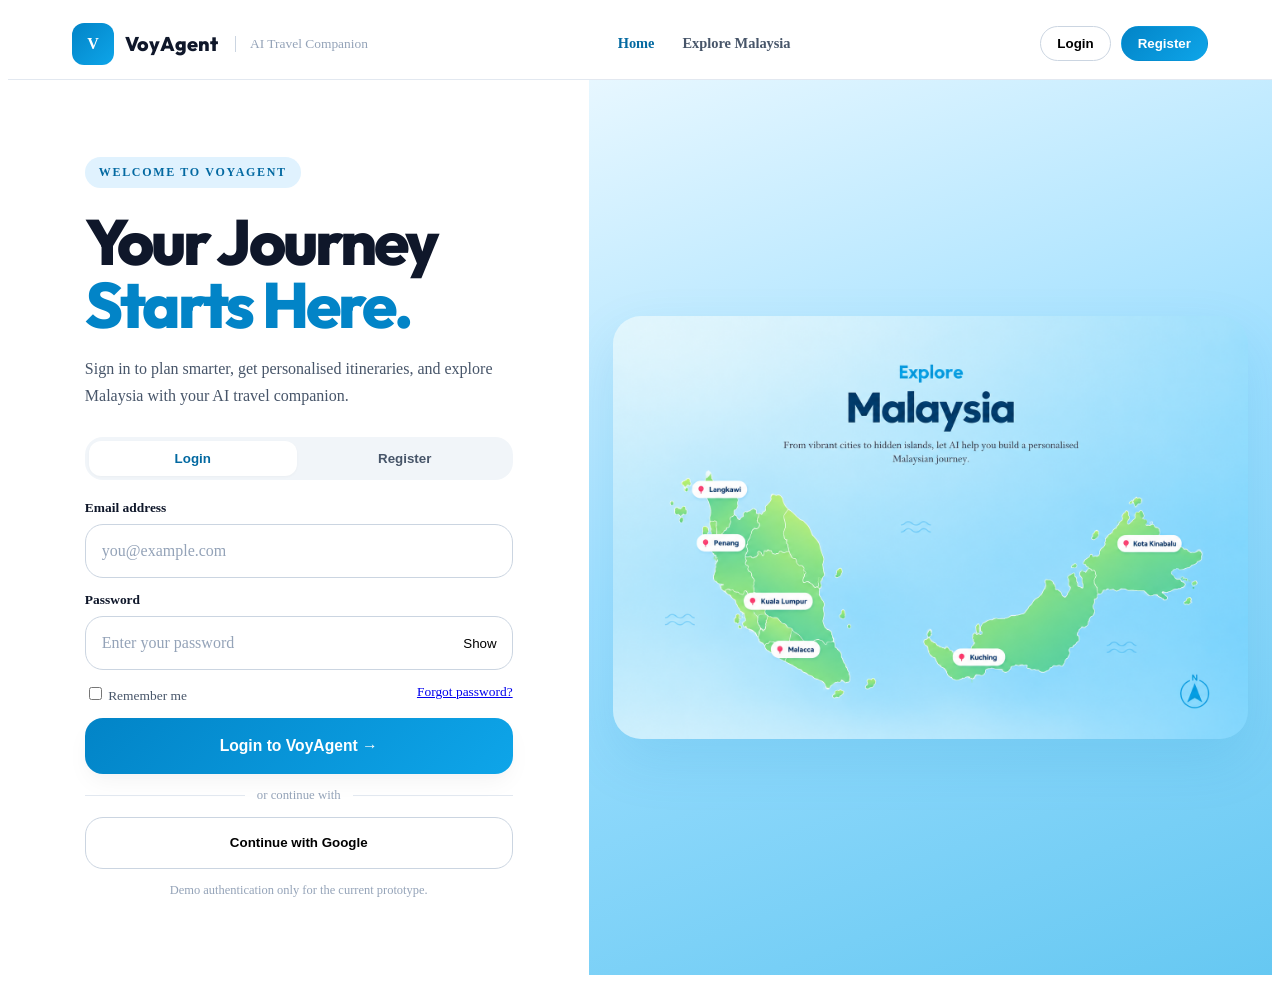
==== landing.html @ 806d0271 "feat: add login and trip planner pages" ====
<!DOCTYPE html>
<html lang="en" data-theme="light">
<head>
  <meta charset="UTF-8">
  <meta name="viewport" content="width=device-width, initial-scale=1.0">

  <title>VoyAgent · Login</title>

  <link rel="preconnect" href="https://fonts.googleapis.com">
  <link rel="preconnect" href="https://fonts.gstatic.com" crossorigin>
  <link href="https://fonts.googleapis.com/css2?family=Outfit:wght@500;600;700;800&family=Plus+Jakarta+Sans:wght@400;500;600;700;800&display=swap" rel="stylesheet">

  <link rel="stylesheet" href="css/tokens.css">
  <link rel="stylesheet" href="css/public.css">
  <link rel="stylesheet" href="css/auth.css">
</head>

<body class="public-page">

  <div class="public-shell">

    <header class="public-header">
      <a class="brand-link" href="landing.html">
        <div class="brand-logo">V</div>
        <span class="brand-name">VoyAgent</span>
        <span class="brand-sub">AI Travel Companion</span>
      </a>

      <nav class="public-nav">
        <a class="active" href="landing.html">Home</a>
        <a href="#malaysia">Explore Malaysia</a>
      </nav>

      <div class="header-user">
        <button class="pill-button" type="button" data-switch="login">
          Login
        </button>

        <button class="pill-button primary" type="button" data-switch="register">
          Register
        </button>
      </div>
    </header>


    <main class="split-page">

      <!-- LOGIN SIDE -->
      <section class="auth-side">

        <div class="auth-card">

          <div class="eyebrow">
            Welcome to VoyAgent
          </div>

          <h1>
            Your Journey<br>
            <span>Starts Here.</span>
          </h1>

          <p class="lead">
            Sign in to plan smarter, get personalised itineraries,
            and explore Malaysia with your AI travel companion.
          </p>


          <!-- TABS -->
          <div class="auth-tabs">

            <button
              class="auth-tab active"
              type="button"
              data-tab="login">
              Login
            </button>

            <button
              class="auth-tab"
              type="button"
              data-tab="register">
              Register
            </button>

          </div>


          <!-- LOGIN FORM -->
          <form
            id="login-panel"
            class="auth-panel active"
            data-panel="login">

            <div class="field">
              <label for="login-email">Email address</label>

              <input
                id="login-email"
                class="control"
                type="email"
                placeholder="you@example.com"
                required>
            </div>


            <div class="field">
              <label for="login-password">Password</label>

              <div class="password-wrap">

                <input
                  id="login-password"
                  class="control"
                  type="password"
                  placeholder="Enter your password"
                  required>

                <button
                  class="eye-button"
                  type="button"
                  data-toggle-password="login-password">
                  Show
                </button>

              </div>
            </div>


            <div class="auth-row">

              <label>
                <input type="checkbox">
                Remember me
              </label>

              <a href="#" onclick="return false;">
                Forgot password?
              </a>

            </div>


            <button
              class="main-action"
              type="submit">
              Login to VoyAgent →
            </button>


            <div class="divider">
              or continue with
            </div>


            <button
              class="secondary-action"
              id="google-login"
              type="button">
              Continue with Google
            </button>


            <div class="small-note">
              Demo authentication only for the current prototype.
            </div>

          </form>


          <!-- REGISTER FORM -->
          <form
            id="register-panel"
            class="auth-panel"
            data-panel="register">

            <div class="field">
              <label for="register-name">Full name</label>

              <input
                id="register-name"
                class="control"
                type="text"
                placeholder="Your name"
                required>
            </div>


            <div class="field">
              <label for="register-email">Email address</label>

              <input
                id="register-email"
                class="control"
                type="email"
                placeholder="you@example.com"
                required>
            </div>


            <div class="field">
              <label for="register-password">Create password</label>

              <div class="password-wrap">

                <input
                  id="register-password"
                  class="control"
                  type="password"
                  placeholder="Create a password"
                  required>

                <button
                  class="eye-button"
                  type="button"
                  data-toggle-password="register-password">
                  Show
                </button>

              </div>
            </div>


            <button
              class="main-action"
              type="submit">
              Create Account →
            </button>


            <div class="divider">
              or
            </div>


            <button
              class="secondary-action"
              id="google-register"
              type="button">
              Continue with Google
            </button>

          </form>

        </div>
      </section>


      <!-- MALAYSIA SIDE -->
      <section class="malaysia-side" id="malaysia">

        <div class="malaysia-image-wrap">

          <img
            src="assets/malaysia-map.png"
            alt="Malaysia travel destinations"
            class="malaysia-map-image">

        </div>

      </section>

    </main>

  </div>

  <script src="js/auth.js"></script>

</body>
</html>
---- css/tokens.css ----
/* ==========================================================================
   VoyAgent Design Tokens
   FIT3161 - Personal AI Travel Companion
   ========================================================================== */

:root {
  /* Brand Palette - Warm Adventure & Sky Navigation */
  --primary-50: #F0F9FF;
  --primary-100: #E0F2FE;
  --primary-200: #BAE6FD;
  --primary-300: #7DD3FC;
  --primary-400: #38BDF8;
  --primary-500: #0EA5E9;
  --primary-600: #0284C7;
  --primary-700: #0369A1;

  --accent-50: #FFFBEB;
  --accent-100: #FEF3C7;
  --accent-200: #FDE68A;
  --accent-300: #FCD34D;
  --accent-400: #FBBF24;
  --accent-500: #F59E0B; /* Warm Golden Amber */
  --accent-600: #D97706;
  --accent-700: #B45309;

  --success-500: #10B981;
  --success-bg: #ECFDF5;
  --warning-500: #F59E0B;
  --warning-bg: #FFFBEB;
  --danger-500: #EF4444;
  --danger-bg: #FEF2F2;
  --info-500: #3B82F6;
  --info-bg: #EFF6FF;

  /* Neutrals - Default Light Mode */
  --bg-app: #F8FAFC;
  --bg-surface: #FFFFFF;
  --bg-surface-alt: #F1F5F9;
  --bg-surface-elevated: #FFFFFF;
  --bg-glass: rgba(255, 255, 255, 0.85);
  --bg-sidebar: #FFFFFF;

  --text-primary: #0F172A;
  --text-secondary: #475569;
  --text-muted: #94A3B8;
  --text-inverse: #FFFFFF;

  --border-subtle: #E2E8F0;
  --border-medium: #CBD5E1;
  --border-focus: #0284C7;

  /* Typography */
  --font-sans: 'Plus Jakarta Sans', system-ui, -apple-system, BlinkMacSystemFont, 'Segoe UI', Roboto, sans-serif;
  --font-heading: 'Outfit', var(--font-sans);
  --font-mono: 'JetBrains Mono', 'SF Mono', Consolas, Menlo, monospace;

  /* Spacing Scale - Generous breathing room */
  --space-1: 0.25rem;  /* 4px */
  --space-2: 0.5rem;   /* 8px */
  --space-3: 0.75rem;  /* 12px */
  --space-4: 1.125rem; /* 18px */
  --space-5: 1.5rem;   /* 24px */
  --space-6: 2rem;     /* 32px */
  --space-8: 2.75rem;  /* 44px */
  --space-10: 3.5rem;  /* 56px */
  --space-12: 4.5rem;  /* 72px */

  /* Border Radii */
  --radius-sm: 8px;
  --radius-md: 12px;
  --radius-lg: 18px;
  --radius-xl: 24px;
  --radius-full: 9999px;

  /* Elevation & Shadows - Softer & Airy */
  --shadow-xs: 0 1px 3px rgba(0, 0, 0, 0.03);
  --shadow-sm: 0 2px 8px -2px rgba(15, 23, 42, 0.04), 0 1px 3px -1px rgba(15, 23, 42, 0.02);
  --shadow-md: 0 10px 25px -4px rgba(15, 23, 42, 0.05), 0 3px 10px -2px rgba(15, 23, 42, 0.02);
  --shadow-lg: 0 20px 35px -6px rgba(15, 23, 42, 0.07), 0 6px 16px -3px rgba(15, 23, 42, 0.03);
  --shadow-glow: 0 0 24px rgba(14, 165, 233, 0.18);
  --shadow-amber-glow: 0 0 24px rgba(245, 158, 11, 0.2);

  /* Animation & Transitions */
  --transition-fast: 180ms cubic-bezier(0.4, 0, 0.2, 1);
  --transition-normal: 280ms cubic-bezier(0.4, 0, 0.2, 1);
  --transition-bounce: 350ms cubic-bezier(0.34, 1.56, 0.64, 1);

  /* Layout dimensions */
  --sidebar-width: 290px;
  --workspace-width: 480px;
  --header-height: 68px;
}

/* Dark Theme Overrides */
[data-theme="dark"] {
  --bg-app: #0B0F19;
  --bg-surface: #111827;
  --bg-surface-alt: #1E293B;
  --bg-surface-elevated: #1F293D;
  --bg-glass: rgba(17, 24, 39, 0.88);
  --bg-sidebar: #0F172A;

  --text-primary: #F8FAFC;
  --text-secondary: #CBD5E1;
  --text-muted: #64748B;
  --text-inverse: #0F172A;

  --border-subtle: #1E293B;
  --border-medium: #334155;
  --border-focus: #38BDF8;

  --shadow-xs: 0 1px 2px 0 rgba(0, 0, 0, 0.3);
  --shadow-sm: 0 2px 8px -1px rgba(0, 0, 0, 0.4);
  --shadow-md: 0 8px 24px -2px rgba(0, 0, 0, 0.5);
  --shadow-lg: 0 16px 36px -4px rgba(0, 0, 0, 0.6);
  --shadow-glow: 0 0 25px rgba(56, 189, 248, 0.25);
  --shadow-amber-glow: 0 0 25px rgba(245, 158, 11, 0.35);

  --success-bg: rgba(16, 185, 129, 0.15);
  --warning-bg: rgba(245, 158, 11, 0.15);
  --danger-bg: rgba(239, 68, 68, 0.15);
  --info-bg: rgba(59, 130, 246, 0.15);
}

/* ==========================================================================
   Icon System Utilities (Lucide-style Unified SVGs)
   ========================================================================== */
.svg-icon {
  display: inline-block;
  vertical-align: middle;
  flex-shrink: 0;
  stroke: currentColor;
  fill: none;
}

.icon-xs { width: 13px; height: 13px; }
.icon-sm { width: 16px; height: 16px; }
.icon-md { width: 19px; height: 19px; }
.icon-lg { width: 24px; height: 24px; }
.icon-xl { width: 32px; height: 32px; }

/* Country tag badge */
.country-badge {
  display: inline-block;
  font-family: var(--font-mono);
  font-size: 0.68rem;
  font-weight: 700;
  letter-spacing: 0.05em;
  padding: 1px 5px;
  border-radius: 4px;
  background: var(--bg-surface-alt);
  border: 1px solid var(--border-subtle);
  color: var(--primary-600);
  margin-right: 4px;
}

[data-theme="dark"] .country-badge {
  color: var(--primary-400);
}
---- css/public.css ----
/* ==========================================================================
   VoyAgent Landing + Authentication
   Reuses the existing tokens.css palette, typography, spacing and radii.
   ========================================================================== */

body.auth-page {
  min-height: 100vh;
  overflow-y: auto;
  background:
    radial-gradient(circle at 88% 8%, rgba(14, 165, 233, 0.12), transparent 36%),
    linear-gradient(180deg, #ffffff 0%, var(--primary-50) 100%);
}

.auth-shell {
  min-height: 100vh;
  display: flex;
  flex-direction: column;
}

.auth-navbar {
  height: 72px;
  background: rgba(255, 255, 255, 0.92);
  backdrop-filter: blur(14px);
  border-bottom: 1px solid var(--border-subtle);
  display: flex;
  align-items: center;
  justify-content: space-between;
  padding: 0 clamp(24px, 5vw, 76px);
  position: sticky;
  top: 0;
  z-index: 30;
}

.auth-brand {
  display: flex;
  align-items: center;
  gap: 12px;
  text-decoration: none;
  color: var(--text-primary);
}

.auth-brand-icon {
  width: 42px;
  height: 42px;
  border-radius: 12px;
  display: grid;
  place-items: center;
  color: #fff;
  font-weight: 800;
  font-family: var(--font-heading);
  font-size: 1.2rem;
  background: linear-gradient(135deg, var(--primary-600), var(--primary-500));
  box-shadow: var(--shadow-sm);
}

.auth-brand-title {
  font-family: var(--font-heading);
  font-size: 1.25rem;
  font-weight: 800;
  letter-spacing: -0.02em;
}

.auth-brand-subtitle {
  color: var(--text-muted);
  font-size: 0.86rem;
  padding-left: 12px;
  margin-left: 2px;
  border-left: 1px solid var(--border-medium);
}

.auth-nav-links {
  display: flex;
  align-items: center;
  gap: 28px;
}

.auth-nav-link {
  color: var(--text-secondary);
  font-weight: 600;
  text-decoration: none;
  font-size: 0.94rem;
  position: relative;
  padding: 24px 0;
}

.auth-nav-link:hover,
.auth-nav-link.active {
  color: var(--primary-700);
}

.auth-nav-link.active::after {
  content: "";
  position: absolute;
  left: 0;
  right: 0;
  bottom: 14px;
  height: 3px;
  border-radius: 999px;
  background: var(--primary-500);
}

.auth-nav-actions {
  display: flex;
  gap: 10px;
}

.auth-btn {
  border: 1px solid var(--border-medium);
  background: var(--bg-surface);
  color: var(--text-primary);
  border-radius: var(--radius-full);
  padding: 10px 18px;
  font-weight: 700;
  cursor: pointer;
  transition: all var(--transition-fast);
}

.auth-btn:hover {
  transform: translateY(-1px);
  border-color: var(--primary-300);
  box-shadow: var(--shadow-sm);
}

.auth-btn.primary {
  background: linear-gradient(135deg, var(--primary-600), var(--primary-500));
  border-color: transparent;
  color: white;
}

.auth-main {
  flex: 1;
  display: grid;
  grid-template-columns: minmax(420px, 0.95fr) minmax(520px, 1.05fr);
  min-height: calc(100vh - 72px);
}

.auth-form-side {
  padding: clamp(40px, 6vw, 88px);
  display: flex;
  align-items: center;
}

.auth-content {
  width: min(100%, 650px);
}

.auth-eyebrow {
  display: inline-flex;
  align-items: center;
  padding: 8px 14px;
  border-radius: var(--radius-full);
  background: var(--primary-100);
  color: var(--primary-700);
  font-size: 0.76rem;
  font-weight: 800;
  letter-spacing: 0.15em;
  text-transform: uppercase;
  margin-bottom: 20px;
}

.auth-title {
  font-family: var(--font-heading);
  font-size: clamp(2.6rem, 5vw, 4.8rem);
  line-height: 0.98;
  letter-spacing: -0.05em;
  color: var(--text-primary);
  margin-bottom: 20px;
}

.auth-title span {
  color: var(--primary-600);
}

.auth-subtitle {
  color: var(--text-secondary);
  font-size: 1rem;
  line-height: 1.7;
  max-width: 560px;
  margin-bottom: 34px;
}

.trip-form {
  display: flex;
  flex-direction: column;
  gap: 18px;
}

.form-label {
  font-size: 0.86rem;
  font-weight: 700;
  color: var(--text-primary);
  display: flex;
  align-items: center;
  gap: 8px;
  margin-bottom: 8px;
}

.form-control {
  width: 100%;
  border: 1px solid var(--border-medium);
  border-radius: var(--radius-lg);
  background: var(--bg-surface);
  min-height: 56px;
  padding: 0 16px;
  font-size: 0.95rem;
  outline: none;
  transition: all var(--transition-fast);
}

.form-control:focus {
  border-color: var(--primary-400);
  box-shadow: var(--shadow-glow);
}

.form-control::placeholder {
  color: var(--text-muted);
}

.form-row {
  display: grid;
  grid-template-columns: 1fr 1fr;
  gap: 16px;
}

.plan-btn {
  min-height: 58px;
  border: none;
  border-radius: var(--radius-lg);
  background: linear-gradient(135deg, var(--primary-600), var(--primary-500));
  color: white;
  font-weight: 800;
  font-size: 1rem;
  display: flex;
  align-items: center;
  justify-content: center;
  gap: 10px;
  cursor: pointer;
  box-shadow: var(--shadow-md);
  transition: all var(--transition-fast);
}

.plan-btn:hover {
  transform: translateY(-2px);
  box-shadow: var(--shadow-glow);
}

.auth-divider {
  display: flex;
  align-items: center;
  gap: 12px;
  color: var(--text-muted);
  font-size: 0.82rem;
  margin: 2px 0;
}

.auth-divider::before,
.auth-divider::after {
  content: "";
  flex: 1;
  height: 1px;
  background: var(--border-subtle);
}

.google-btn {
  min-height: 54px;
  border-radius: var(--radius-lg);
  border: 1px solid var(--border-medium);
  background: var(--bg-surface);
  font-weight: 700;
  color: var(--text-primary);
  cursor: pointer;
}

.auth-visual {
  position: relative;
  overflow: hidden;
  background:
    linear-gradient(90deg, var(--primary-50) 0%, rgba(224, 242, 254, 0.52) 8%, rgba(224,242,254,0.05) 25%),
    linear-gradient(160deg, #dff4ff 0%, #7dd3fc 38%, #38bdf8 100%);
  display: flex;
  align-items: center;
  justify-content: center;
  min-height: 680px;
}

.world-graphic {
  position: relative;
  width: 88%;
  height: 78%;
  min-height: 520px;
}

.world-map-blob {
  position: absolute;
  inset: 10% 3% 12% 2%;
  border-radius: 46% 54% 48% 52% / 45% 43% 57% 55%;
  background:
    radial-gradient(circle at 26% 39%, #86efac 0 7%, transparent 7.5%),
    radial-gradient(circle at 42% 26%, #86efac 0 11%, transparent 11.5%),
    radial-gradient(circle at 58% 34%, #86efac 0 10%, transparent 10.5%),
    radial-gradient(circle at 70% 52%, #86efac 0 13%, transparent 13.5%),
    radial-gradient(circle at 45% 63%, #86efac 0 8%, transparent 8.5%),
    linear-gradient(135deg, rgba(14,165,233,.92), rgba(2,132,199,.9));
  opacity: 0.96;
  box-shadow: inset 0 0 80px rgba(255,255,255,.12), var(--shadow-lg);
}

.flight-path {
  position: absolute;
  left: 24%;
  top: 41%;
  width: 46%;
  border-top: 4px dashed rgba(255,255,255,.9);
  transform: rotate(-11deg);
  transform-origin: left center;
}

.plane {
  position: absolute;
  left: 48%;
  top: 33%;
  font-size: 4rem;
  filter: drop-shadow(0 8px 12px rgba(15,23,42,.2));
  transform: rotate(12deg);
}

.map-pin {
  position: absolute;
  width: 24px;
  height: 24px;
  border-radius: 50% 50% 50% 0;
  background: var(--accent-500);
  transform: rotate(-45deg);
  box-shadow: 0 4px 10px rgba(0,0,0,.18);
  border: 3px solid white;
}

.pin-one { left: 24%; top: 39%; }
.pin-two { right: 28%; top: 30%; }

.visual-card {
  position: absolute;
  width: 150px;
  background: rgba(255,255,255,.94);
  border: 1px solid rgba(255,255,255,.8);
  border-radius: 18px;
  padding: 10px;
  box-shadow: var(--shadow-lg);
}

.visual-card img {
  width: 100%;
  aspect-ratio: 4 / 3;
  object-fit: cover;
  border-radius: 12px;
  background: var(--primary-100);
}

.visual-card .caption {
  padding: 8px 4px 3px;
  font-family: var(--font-heading);
  font-weight: 700;
  color: var(--text-primary);
}

.card-paris { right: 4%; top: 12%; transform: rotate(7deg); }
.card-newyork { left: 6%; bottom: 18%; transform: rotate(-8deg); }
.card-bali { right: 8%; bottom: 10%; transform: rotate(8deg); }

.visual-note {
  position: absolute;
  right: 10%;
  top: 4%;
  color: white;
  font-family: var(--font-heading);
  font-size: 1.6rem;
  font-weight: 700;
  transform: rotate(-4deg);
  text-shadow: 0 2px 10px rgba(2,132,199,.3);
}

.visual-quote {
  position: absolute;
  left: 21%;
  bottom: 3%;
  right: 10%;
  padding: 18px 22px;
  border-radius: var(--radius-xl);
  background: rgba(255,255,255,.76);
  backdrop-filter: blur(12px);
  border: 1px solid rgba(255,255,255,.75);
  color: var(--primary-700);
  box-shadow: var(--shadow-md);
  text-align: center;
  font-weight: 700;
}

.auth-modal-backdrop {
  position: fixed;
  inset: 0;
  z-index: 100;
  background: rgba(15, 23, 42, 0.54);
  backdrop-filter: blur(8px);
  display: none;
  align-items: center;
  justify-content: center;
  padding: 24px;
}

.auth-modal-backdrop.open {
  display: flex;
}

.auth-modal {
  width: min(100%, 460px);
  background: var(--bg-surface);
  border: 1px solid var(--border-subtle);
  border-radius: 26px;
  padding: 30px;
  box-shadow: var(--shadow-lg);
  position: relative;
}

.auth-modal-close {
  position: absolute;
  top: 16px;
  right: 16px;
  width: 36px;
  height: 36px;
  border-radius: 50%;
  border: 1px solid var(--border-subtle);
  background: var(--bg-surface-alt);
  cursor: pointer;
}

.auth-modal h2 {
  font-family: var(--font-heading);
  font-size: 1.8rem;
  margin-bottom: 8px;
}

.auth-modal p {
  color: var(--text-secondary);
  font-size: 0.9rem;
  margin-bottom: 22px;
}

.auth-tabs {
  display: grid;
  grid-template-columns: 1fr 1fr;
  background: var(--bg-surface-alt);
  padding: 4px;
  border-radius: var(--radius-lg);
  margin-bottom: 20px;
}

.auth-tab {
  border: none;
  background: transparent;
  border-radius: var(--radius-md);
  padding: 10px;
  font-weight: 700;
  color: var(--text-secondary);
  cursor: pointer;
}

.auth-tab.active {
  background: var(--bg-surface);
  color: var(--primary-700);
  box-shadow: var(--shadow-xs);
}

.auth-panel {
  display: none;
  flex-direction: column;
  gap: 14px;
}

.auth-panel.active {
  display: flex;
}

.auth-submit {
  border: none;
  border-radius: var(--radius-lg);
  min-height: 52px;
  background: linear-gradient(135deg, var(--primary-600), var(--primary-500));
  color: white;
  font-weight: 800;
  cursor: pointer;
}

.auth-helper {
  text-align: center;
  color: var(--text-muted);
  font-size: 0.8rem;
}

@media (max-width: 1050px) {
  .auth-main {
    grid-template-columns: 1fr;
  }
  .auth-visual {
    min-height: 520px;
  }
  .auth-nav-links {
    display: none;
  }
}

@media (max-width: 640px) {
  .auth-navbar {
    padding: 0 16px;
  }
  .auth-brand-subtitle {
    display: none;
  }
  .auth-form-side {
    padding: 32px 20px;
  }
  .form-row {
    grid-template-columns: 1fr;
  }
  .auth-title {
    font-size: 2.6rem;
  }
  .auth-btn.primary {
    display: none;
  }
}


/* --- Additional Malaysia login/planner flow styles --- */
.public-page { min-height:100vh; overflow-y:auto; }
.public-header {
  height:72px; display:flex; align-items:center; justify-content:space-between;
  padding:0 clamp(22px,5vw,76px); border-bottom:1px solid var(--border-subtle);
  background:rgba(255,255,255,.94); backdrop-filter:blur(14px);
}
.brand-link { display:flex; align-items:center; gap:11px; color:var(--text-primary); text-decoration:none; }
.brand-logo { width:42px; height:42px; display:grid; place-items:center; border-radius:var(--radius-md); color:#fff; font-weight:800; background:linear-gradient(135deg,var(--primary-600),var(--primary-500)); }
.brand-name { font-family:var(--font-heading); font-size:1.24rem; font-weight:800; }
.brand-sub { margin-left:6px; padding-left:14px; border-left:1px solid var(--border-medium); color:var(--text-muted); font-size:.84rem; }
.public-nav { display:flex; gap:28px; }
.public-nav a { text-decoration:none; color:var(--text-secondary); font-weight:700; font-size:.9rem; }
.public-nav a.active,.public-nav a:hover { color:var(--primary-700); }
.header-user { display:flex; align-items:center; gap:10px; }
.pill-button { border:1px solid var(--border-medium); background:var(--bg-surface); border-radius:var(--radius-full); padding:9px 16px; font-weight:700; cursor:pointer; }
.pill-button.primary { color:#fff; border-color:transparent; background:linear-gradient(135deg,var(--primary-600),var(--primary-500)); }

.split-page,.planner-page { min-height:calc(100vh - 72px); display:grid; grid-template-columns:minmax(420px,.92fr) minmax(520px,1.08fr); }
.auth-side,.planner-form-side { padding:clamp(42px,6vw,88px); display:flex; align-items:center; justify-content:center; }
.auth-card,.planner-box { width:min(100%,650px); }
.eyebrow { display:inline-flex; padding:8px 14px; border-radius:var(--radius-full); background:var(--primary-100); color:var(--primary-700); font-size:.75rem; font-weight:800; letter-spacing:.14em; text-transform:uppercase; margin-bottom:22px; }
.auth-card h1,.planner-title { font-family:var(--font-heading); font-weight:800; letter-spacing:-.045em; color:var(--text-primary); }
.auth-card h1 { font-size:clamp(2.8rem,5vw,4.9rem); line-height:.99; margin:0 0 18px; }
.auth-card h1 span,.planner-title span { color:var(--primary-600); }
.lead { color:var(--text-secondary); font-size:1rem; line-height:1.7; margin:0 0 28px; }

.auth-tabs { display:grid; grid-template-columns:1fr 1fr; gap:4px; padding:4px; background:var(--bg-surface-alt); border-radius:var(--radius-xl); margin-bottom:20px; }
.auth-tab { border:none; padding:12px; border-radius:var(--radius-lg); background:transparent; color:var(--text-secondary); font-weight:800; cursor:pointer; }
.auth-tab.active { background:var(--bg-surface); color:var(--primary-700); box-shadow:var(--shadow-xs); }
.auth-panel { display:none; flex-direction:column; gap:14px; }
.auth-panel.active { display:flex; }
.field { display:flex; flex-direction:column; gap:8px; }
.field label { font-size:.84rem; font-weight:700; color:var(--text-primary); }
.control { min-height:54px; width:100%; padding:0 16px; border:1px solid var(--border-medium); border-radius:var(--radius-lg); background:var(--bg-surface); color:var(--text-primary); font:inherit; outline:none; }
.control:focus { border-color:var(--primary-400); box-shadow:var(--shadow-glow); }
.control::placeholder { color:var(--text-muted); }
.password-wrap { position:relative; }
.password-wrap .control { padding-right:48px; }
.eye-button { position:absolute; right:10px; top:50%; transform:translateY(-50%); border:none; background:transparent; cursor:pointer; }
.auth-row { display:flex; justify-content:space-between; gap:12px; font-size:.84rem; color:var(--text-secondary); }
.main-action { min-height:56px; border:none; border-radius:var(--radius-lg); color:#fff; background:linear-gradient(135deg,var(--primary-600),var(--primary-500)); font-weight:800; font-size:.98rem; cursor:pointer; box-shadow:var(--shadow-md); }
.secondary-action { min-height:52px; border:1px solid var(--border-medium); border-radius:var(--radius-lg); background:var(--bg-surface); font-weight:700; cursor:pointer; }
.divider { display:flex; align-items:center; gap:12px; color:var(--text-muted); font-size:.8rem; }
.divider::before,.divider::after { content:""; flex:1; height:1px; background:var(--border-subtle); }
.small-note { text-align:center; color:var(--text-muted); font-size:.78rem; }

.malaysia-side,.planner-visual { position:relative; overflow:hidden; min-height:680px; background:linear-gradient(160deg,#e7f7ff 0%,#9edfff 46%,#66c8f2 100%); display:flex; align-items:center; justify-content:center; }
.malaysia-board { position:relative; width:90%; height:82%; min-height:560px; }
.malaysia-copy { position:absolute; left:50%; transform:translateX(-50%); top:3%; width:80%; text-align:center; z-index:4; }
.malaysia-copy .script { font-family:var(--font-heading); color:var(--primary-500); font-size:2rem; font-weight:700; }
.malaysia-copy h2 { margin:0; font-family:var(--font-heading); color:#075985; font-size:clamp(2.6rem,5vw,4.6rem); letter-spacing:-.04em; }
.malaysia-copy p { color:var(--text-secondary); max-width:540px; margin:8px auto 0; line-height:1.6; }

.peninsula,.borneo { position:absolute; background:linear-gradient(145deg,#b7f08f,#69d791); border:7px solid rgba(255,255,255,.72); box-shadow:0 24px 50px rgba(2,132,199,.16); }
.peninsula { left:15%; top:34%; width:230px; height:360px; clip-path:polygon(45% 0,68% 7%,78% 24%,72% 42%,86% 59%,75% 76%,60% 100%,38% 91%,31% 69%,16% 53%,24% 31%,8% 15%,24% 8%); }
.borneo { right:9%; top:47%; width:330px; height:220px; clip-path:polygon(8% 39%,22% 13%,45% 4%,65% 13%,84% 7%,97% 28%,90% 52%,75% 69%,58% 83%,34% 95%,17% 80%,4% 61%); }
.destination { position:absolute; z-index:5; padding:7px 12px; border-radius:var(--radius-full); background:rgba(255,255,255,.9); color:var(--primary-700); box-shadow:var(--shadow-sm); font-size:.78rem; font-weight:800; }
.destination::before { content:"📍 "; }
.d-lang { left:14%; top:38%; }.d-penang { left:18%; top:49%; }.d-kl { left:24%; top:62%; }.d-melaka { left:27%; top:75%; }.d-kk { right:12%; top:51%; }.d-kuching { right:22%; top:72%; }
.malaysia-badgebar { position:absolute; left:7%; right:7%; bottom:2%; display:grid; grid-template-columns:repeat(4,1fr); background:rgba(255,255,255,.78); border-radius:var(--radius-xl); box-shadow:var(--shadow-md); overflow:hidden; }
.malaysia-badgebar div { padding:16px 12px; text-align:center; color:var(--text-secondary); font-size:.78rem; font-weight:700; }

.planner-title { font-size:clamp(2.6rem,5vw,4.8rem); line-height:.98; margin:0 0 18px; }
.form-grid { display:grid; grid-template-columns:1fr 1fr; gap:16px; }
.full { grid-column:1/-1; }
.travel-orbit { position:relative; width:84%; height:74%; min-height:500px; }
.travel-orbit::before { content:""; position:absolute; inset:13% 5%; border-radius:50%; background:linear-gradient(145deg,#0ea5e9,#0284c7); opacity:.9; box-shadow:var(--shadow-lg); }
.travel-orbit::after { content:""; position:absolute; left:18%; right:18%; top:48%; border-top:4px dashed rgba(255,255,255,.9); transform:rotate(-10deg); }
.orbit-plane { position:absolute; left:48%; top:37%; font-size:4.2rem; z-index:4; transform:rotate(10deg); }
.orbit-card { position:absolute; z-index:5; width:145px; padding:12px; border-radius:18px; background:rgba(255,255,255,.9); box-shadow:var(--shadow-lg); font-weight:700; }
.orbit-card.one { top:18%; right:7%; transform:rotate(6deg); }.orbit-card.two { bottom:17%; left:4%; transform:rotate(-7deg); }.orbit-card.three { bottom:9%; right:9%; transform:rotate(7deg); }

@media(max-width:1050px){ .split-page,.planner-page{grid-template-columns:1fr;} .public-nav{display:none;} }
@media(max-width:680px){ .public-header{padding:0 16px;} .brand-sub{display:none;} .auth-side,.planner-form-side{padding:30px 20px;} .form-grid{grid-template-columns:1fr;} .full{grid-column:auto;} }


/* Final planner layout fixes */
.planner-box {
  width: min(100%, 680px);
}

.form-grid {
  width: 100%;
  align-items: end;
}

.form-grid > .field,
.form-grid > .main-action {
  min-width: 0;
}

.form-grid .control {
  width: 100%;
}

.form-grid .main-action.full {
  grid-column: 1 / -1;
  width: 100%;
  margin-top: 4px;
}

.planner-form-side {
  align-items: center;
}

@media (max-width: 680px) {
  .form-grid .main-action.full {
    grid-column: 1;
  }
}


/* =====================================================================
   FINAL PLANNER POLISH
   ===================================================================== */

.planner-page {
  min-height: calc(100vh - 72px);
  background: var(--bg-app);
}

.planner-form-side {
  padding: 48px clamp(30px, 5vw, 72px);
  align-items: flex-start;
}

.planner-box {
  width: min(100%, 720px);
  margin: 0 auto;
}

.planner-heading {
  margin-bottom: 26px;
}

.planner-heading .eyebrow {
  margin-bottom: 16px;
}

.planner-title {
  font-size: clamp(3rem, 5.1vw, 4.75rem);
  line-height: .98;
  margin-bottom: 18px;
}

.planner-heading .lead {
  max-width: 610px;
  margin-bottom: 0;
}

.planner-card {
  width: 100%;
  padding: 28px;
  background: rgba(255,255,255,.92);
  border: 1px solid var(--border-subtle);
  border-radius: 26px;
  box-shadow: 0 18px 48px rgba(15,23,42,.07);
}

.form-grid {
  display: grid;
  grid-template-columns: minmax(0,1fr) minmax(0,1fr);
  gap: 20px 18px;
  width: 100%;
  align-items: start;
}

.form-grid .field {
  width: 100%;
  min-width: 0;
  gap: 9px;
}

.form-grid .field.full {
  grid-column: 1 / -1;
}

.form-grid .field label {
  font-size: .82rem;
  letter-spacing: .01em;
}

.form-grid .control {
  width: 100%;
  min-width: 0;
  height: 56px;
  min-height: 56px;
  padding: 0 16px;
  border-radius: 15px;
  background: #fff;
}

.budget-control {
  position: relative;
}

.budget-control .budget-prefix {
  position: absolute;
  left: 16px;
  top: 50%;
  transform: translateY(-50%);
  color: var(--primary-700);
  font-weight: 800;
  font-size: .88rem;
  z-index: 2;
}

.budget-control .control {
  padding-left: 48px;
}

.planner-submit {
  grid-column: 1 / -1 !important;
  width: 100%;
  height: 58px;
  margin-top: 4px;
  display: flex;
  align-items: center;
  justify-content: center;
  gap: 14px;
  border-radius: 16px;
}

.planner-visual {
  min-height: calc(100vh - 72px);
}

@media (max-width: 1050px) {
  .planner-form-side {
    padding: 38px 26px 48px;
  }

  .planner-visual {
    min-height: 500px;
  }
}

@media (max-width: 680px) {
  .planner-card {
    padding: 20px;
    border-radius: 20px;
  }

  .form-grid {
    grid-template-columns: 1fr;
    gap: 17px;
  }

  .form-grid .field.full,
  .planner-submit {
    grid-column: 1 !important;
  }

  .planner-title {
    font-size: 2.8rem;
  }
}

/* =====================================================================
   FINAL FORM OVERLAP FIX
   ===================================================================== */

/* Keep padding and borders inside the declared width of every control. */
*, *::before, *::after {
  box-sizing: border-box;
}

.planner-card,
.form-grid,
.form-grid .field,
.form-grid .control,
.budget-control {
  min-width: 0;
  max-width: 100%;
}

.budget-control {
  width: 100%;
}

.form-grid .control {
  display: block;
  width: 100%;
  max-width: 100%;
}

/* Make the two columns leave a little more breathing room. */
.form-grid {
  column-gap: 22px;
  row-gap: 20px;
}

/* Prevent native select/date controls from pushing outside their grid cells. */
.form-grid select.control,
.form-grid input.control {
  min-width: 0;
}

@media (max-width: 760px) {
  .form-grid {
    grid-template-columns: 1fr;
  }

  .form-grid .field.full,
  .planner-submit {
    grid-column: 1 !important;
  }
}


/* =====================================================================
   Malaysia Map Visual - accurate image version
   ===================================================================== */

.malaysia-side {
  position: relative;
  overflow: hidden;
  min-height: calc(100vh - 72px);
  background:
    linear-gradient(160deg, #e7f7ff 0%, #9edfff 46%, #66c8f2 100%);
  display: flex;
  align-items: center;
  justify-content: center;
  padding: 24px;
}

.malaysia-image-wrap {
  width: 100%;
  height: 100%;
  min-height: 620px;
  display: flex;
  align-items: center;
  justify-content: center;
}

.malaysia-map-image {
  width: 100%;
  max-width: 980px;
  height: auto;
  display: block;
  object-fit: contain;
  border-radius: 28px;
  box-shadow: 0 22px 55px rgba(2, 132, 199, 0.12);
}

/* Hide the old CSS-generated map pieces if any remain in markup */
.malaysia-board,
.peninsula,
.borneo,
.destination,
.malaysia-badgebar,
.malaysia-copy {
  display: none !important;
}

@media (max-width: 1050px) {
  .malaysia-side {
    min-height: 560px;
  }

  .malaysia-image-wrap {
    min-height: 500px;
  }

  .malaysia-map-image {
    max-width: 880px;
  }
}

@media (max-width: 680px) {
  .malaysia-side {
    padding: 14px;
  }

  .malaysia-image-wrap {
    min-height: 380px;
  }

  .malaysia-map-image {
    border-radius: 20px;
  }
}

/* =====================================================================
   COMPACT PLANNER FORM
   ===================================================================== */

.planner-card {
  width: 100%;
  padding: 20px 22px;
  border-radius: 20px;
}

.form-grid {
  display: grid;
  grid-template-columns: minmax(0, 1fr) minmax(0, 1fr);
  column-gap: 18px;
  row-gap: 14px;
  align-items: start;
}

.form-grid .field {
  gap: 6px;
}

.form-grid .field label {
  font-size: 0.82rem;
  font-weight: 700;
  margin: 0;
}

/* Same height for every box */
.form-grid .control {
  width: 100%;
  height: 48px;
  min-height: 48px;
  padding: 0 14px;
  border-radius: 13px;
  line-height: normal;
}

/* Dropdowns */
.form-grid select.control {
  padding-right: 38px;
  cursor: pointer;
}

/* Dates */
.form-grid input[type="date"] {
  padding-right: 14px;
}

.form-grid input[type="date"]::-webkit-calendar-picker-indicator {
  width: 17px;
  height: 17px;
  margin: 0;
  cursor: pointer;
}

/* Budget */
.budget-control {
  position: relative;
  width: 100%;
}

.budget-control .budget-prefix {
  left: 14px;
  top: 50%;
  transform: translateY(-50%);
  line-height: 1;
}

.budget-control .control {
  padding-left: 46px;
}

/* Smaller button */
.planner-submit {
  width: 100%;
  height: 50px;
  min-height: 50px;
  margin-top: 2px;
  border-radius: 13px;
  gap: 12px;
}

/* Mobile */
@media (max-width: 680px) {
  .form-grid {
    grid-template-columns: 1fr;
  }

  .form-grid .field.full,
  .planner-submit {
    grid-column: 1 !important;
  }

  .planner-card {
    padding: 18px;
  }
}



/* =====================================================================
   FINAL PLANNER SIZE + ALIGNMENT
   ===================================================================== */

/* Make the whole left content narrower */
.planner-box {
  width: min(100%, 610px);
}

/* Reduce heading space */
.planner-heading {
  margin-bottom: 20px;
}

/* Smaller white card */
.planner-card {
  width: 100%;
  padding: 18px 20px;
  border-radius: 18px;
}

/* Tighter form */
.form-grid {
  column-gap: 16px;
  row-gap: 12px;
}

/* Labels closer to boxes */
.form-grid .field {
  gap: 5px;
}

/* All controls EXACT same height */
.form-grid .control {
  height: 46px;
  min-height: 46px;
  padding-top: 0;
  padding-bottom: 0;
  font-size: 0.9rem;
  border-radius: 12px;
}

/* Make select text + arrow sit properly */
.form-grid select.control {
  height: 46px;
  min-height: 46px;
  padding-left: 14px;
  padding-right: 36px;
  vertical-align: middle;
}

/* Date boxes */
.form-grid input[type="date"] {
  height: 46px;
  min-height: 46px;
  padding-left: 14px;
  padding-right: 14px;
}

/* Calendar icon */
.form-grid input[type="date"]::-webkit-calendar-picker-indicator {
  width: 16px;
  height: 16px;
  margin: 0;
  padding: 0;
}

/* Budget */
.budget-control {
  height: 46px;
}

.budget-control .control {
  height: 46px;
  padding-left: 45px;
}

.budget-control .budget-prefix {
  top: 50%;
  transform: translateY(-50%);
  line-height: 1;
}

/* Button */
.planner-submit {
  height: 48px;
  min-height: 48px;
  margin-top: 2px;
  border-radius: 12px;
}

/* Give the left section slightly less empty space */
.planner-form-side {
  padding-top: 38px;
  padding-bottom: 38px;
}
---- css/auth.css ----
/* ==========================================================================
   VoyAgent Landing + Authentication
   Reuses the existing tokens.css palette, typography, spacing and radii.
   ========================================================================== */

body.auth-page {
  min-height: 100vh;
  overflow-y: auto;
  background:
    radial-gradient(circle at 88% 8%, rgba(14, 165, 233, 0.12), transparent 36%),
    linear-gradient(180deg, #ffffff 0%, var(--primary-50) 100%);
}

.auth-shell {
  min-height: 100vh;
  display: flex;
  flex-direction: column;
}

.auth-navbar {
  height: 72px;
  background: rgba(255, 255, 255, 0.92);
  backdrop-filter: blur(14px);
  border-bottom: 1px solid var(--border-subtle);
  display: flex;
  align-items: center;
  justify-content: space-between;
  padding: 0 clamp(24px, 5vw, 76px);
  position: sticky;
  top: 0;
  z-index: 30;
}

.auth-brand {
  display: flex;
  align-items: center;
  gap: 12px;
  text-decoration: none;
  color: var(--text-primary);
}

.auth-brand-icon {
  width: 42px;
  height: 42px;
  border-radius: 12px;
  display: grid;
  place-items: center;
  color: #fff;
  font-weight: 800;
  font-family: var(--font-heading);
  font-size: 1.2rem;
  background: linear-gradient(135deg, var(--primary-600), var(--primary-500));
  box-shadow: var(--shadow-sm);
}

.auth-brand-title {
  font-family: var(--font-heading);
  font-size: 1.25rem;
  font-weight: 800;
  letter-spacing: -0.02em;
}

.auth-brand-subtitle {
  color: var(--text-muted);
  font-size: 0.86rem;
  padding-left: 12px;
  margin-left: 2px;
  border-left: 1px solid var(--border-medium);
}

.auth-nav-links {
  display: flex;
  align-items: center;
  gap: 28px;
}

.auth-nav-link {
  color: var(--text-secondary);
  font-weight: 600;
  text-decoration: none;
  font-size: 0.94rem;
  position: relative;
  padding: 24px 0;
}

.auth-nav-link:hover,
.auth-nav-link.active {
  color: var(--primary-700);
}

.auth-nav-link.active::after {
  content: "";
  position: absolute;
  left: 0;
  right: 0;
  bottom: 14px;
  height: 3px;
  border-radius: 999px;
  background: var(--primary-500);
}

.auth-nav-actions {
  display: flex;
  gap: 10px;
}

.auth-btn {
  border: 1px solid var(--border-medium);
  background: var(--bg-surface);
  color: var(--text-primary);
  border-radius: var(--radius-full);
  padding: 10px 18px;
  font-weight: 700;
  cursor: pointer;
  transition: all var(--transition-fast);
}

.auth-btn:hover {
  transform: translateY(-1px);
  border-color: var(--primary-300);
  box-shadow: var(--shadow-sm);
}

.auth-btn.primary {
  background: linear-gradient(135deg, var(--primary-600), var(--primary-500));
  border-color: transparent;
  color: white;
}

.auth-main {
  flex: 1;
  display: grid;
  grid-template-columns: minmax(420px, 0.95fr) minmax(520px, 1.05fr);
  min-height: calc(100vh - 72px);
}

.auth-form-side {
  padding: clamp(40px, 6vw, 88px);
  display: flex;
  align-items: center;
}

.auth-content {
  width: min(100%, 650px);
}

.auth-eyebrow {
  display: inline-flex;
  align-items: center;
  padding: 8px 14px;
  border-radius: var(--radius-full);
  background: var(--primary-100);
  color: var(--primary-700);
  font-size: 0.76rem;
  font-weight: 800;
  letter-spacing: 0.15em;
  text-transform: uppercase;
  margin-bottom: 20px;
}

.auth-title {
  font-family: var(--font-heading);
  font-size: clamp(2.6rem, 5vw, 4.8rem);
  line-height: 0.98;
  letter-spacing: -0.05em;
  color: var(--text-primary);
  margin-bottom: 20px;
}

.auth-title span {
  color: var(--primary-600);
}

.auth-subtitle {
  color: var(--text-secondary);
  font-size: 1rem;
  line-height: 1.7;
  max-width: 560px;
  margin-bottom: 34px;
}

.trip-form {
  display: flex;
  flex-direction: column;
  gap: 18px;
}

.form-label {
  font-size: 0.86rem;
  font-weight: 700;
  color: var(--text-primary);
  display: flex;
  align-items: center;
  gap: 8px;
  margin-bottom: 8px;
}

.form-control {
  width: 100%;
  border: 1px solid var(--border-medium);
  border-radius: var(--radius-lg);
  background: var(--bg-surface);
  min-height: 56px;
  padding: 0 16px;
  font-size: 0.95rem;
  outline: none;
  transition: all var(--transition-fast);
}

.form-control:focus {
  border-color: var(--primary-400);
  box-shadow: var(--shadow-glow);
}

.form-control::placeholder {
  color: var(--text-muted);
}

.form-row {
  display: grid;
  grid-template-columns: 1fr 1fr;
  gap: 16px;
}

.plan-btn {
  min-height: 58px;
  border: none;
  border-radius: var(--radius-lg);
  background: linear-gradient(135deg, var(--primary-600), var(--primary-500));
  color: white;
  font-weight: 800;
  font-size: 1rem;
  display: flex;
  align-items: center;
  justify-content: center;
  gap: 10px;
  cursor: pointer;
  box-shadow: var(--shadow-md);
  transition: all var(--transition-fast);
}

.plan-btn:hover {
  transform: translateY(-2px);
  box-shadow: var(--shadow-glow);
}

.auth-divider {
  display: flex;
  align-items: center;
  gap: 12px;
  color: var(--text-muted);
  font-size: 0.82rem;
  margin: 2px 0;
}

.auth-divider::before,
.auth-divider::after {
  content: "";
  flex: 1;
  height: 1px;
  background: var(--border-subtle);
}

.google-btn {
  min-height: 54px;
  border-radius: var(--radius-lg);
  border: 1px solid var(--border-medium);
  background: var(--bg-surface);
  font-weight: 700;
  color: var(--text-primary);
  cursor: pointer;
}

.auth-visual {
  position: relative;
  overflow: hidden;
  background:
    linear-gradient(90deg, var(--primary-50) 0%, rgba(224, 242, 254, 0.52) 8%, rgba(224,242,254,0.05) 25%),
    linear-gradient(160deg, #dff4ff 0%, #7dd3fc 38%, #38bdf8 100%);
  display: flex;
  align-items: center;
  justify-content: center;
  min-height: 680px;
}

.world-graphic {
  position: relative;
  width: 88%;
  height: 78%;
  min-height: 520px;
}

.world-map-blob {
  position: absolute;
  inset: 10% 3% 12% 2%;
  border-radius: 46% 54% 48% 52% / 45% 43% 57% 55%;
  background:
    radial-gradient(circle at 26% 39%, #86efac 0 7%, transparent 7.5%),
    radial-gradient(circle at 42% 26%, #86efac 0 11%, transparent 11.5%),
    radial-gradient(circle at 58% 34%, #86efac 0 10%, transparent 10.5%),
    radial-gradient(circle at 70% 52%, #86efac 0 13%, transparent 13.5%),
    radial-gradient(circle at 45% 63%, #86efac 0 8%, transparent 8.5%),
    linear-gradient(135deg, rgba(14,165,233,.92), rgba(2,132,199,.9));
  opacity: 0.96;
  box-shadow: inset 0 0 80px rgba(255,255,255,.12), var(--shadow-lg);
}

.flight-path {
  position: absolute;
  left: 24%;
  top: 41%;
  width: 46%;
  border-top: 4px dashed rgba(255,255,255,.9);
  transform: rotate(-11deg);
  transform-origin: left center;
}

.plane {
  position: absolute;
  left: 48%;
  top: 33%;
  font-size: 4rem;
  filter: drop-shadow(0 8px 12px rgba(15,23,42,.2));
  transform: rotate(12deg);
}

.map-pin {
  position: absolute;
  width: 24px;
  height: 24px;
  border-radius: 50% 50% 50% 0;
  background: var(--accent-500);
  transform: rotate(-45deg);
  box-shadow: 0 4px 10px rgba(0,0,0,.18);
  border: 3px solid white;
}

.pin-one { left: 24%; top: 39%; }
.pin-two { right: 28%; top: 30%; }

.visual-card {
  position: absolute;
  width: 150px;
  background: rgba(255,255,255,.94);
  border: 1px solid rgba(255,255,255,.8);
  border-radius: 18px;
  padding: 10px;
  box-shadow: var(--shadow-lg);
}

.visual-card img {
  width: 100%;
  aspect-ratio: 4 / 3;
  object-fit: cover;
  border-radius: 12px;
  background: var(--primary-100);
}

.visual-card .caption {
  padding: 8px 4px 3px;
  font-family: var(--font-heading);
  font-weight: 700;
  color: var(--text-primary);
}

.card-paris { right: 4%; top: 12%; transform: rotate(7deg); }
.card-newyork { left: 6%; bottom: 18%; transform: rotate(-8deg); }
.card-bali { right: 8%; bottom: 10%; transform: rotate(8deg); }

.visual-note {
  position: absolute;
  right: 10%;
  top: 4%;
  color: white;
  font-family: var(--font-heading);
  font-size: 1.6rem;
  font-weight: 700;
  transform: rotate(-4deg);
  text-shadow: 0 2px 10px rgba(2,132,199,.3);
}

.visual-quote {
  position: absolute;
  left: 21%;
  bottom: 3%;
  right: 10%;
  padding: 18px 22px;
  border-radius: var(--radius-xl);
  background: rgba(255,255,255,.76);
  backdrop-filter: blur(12px);
  border: 1px solid rgba(255,255,255,.75);
  color: var(--primary-700);
  box-shadow: var(--shadow-md);
  text-align: center;
  font-weight: 700;
}

.auth-modal-backdrop {
  position: fixed;
  inset: 0;
  z-index: 100;
  background: rgba(15, 23, 42, 0.54);
  backdrop-filter: blur(8px);
  display: none;
  align-items: center;
  justify-content: center;
  padding: 24px;
}

.auth-modal-backdrop.open {
  display: flex;
}

.auth-modal {
  width: min(100%, 460px);
  background: var(--bg-surface);
  border: 1px solid var(--border-subtle);
  border-radius: 26px;
  padding: 30px;
  box-shadow: var(--shadow-lg);
  position: relative;
}

.auth-modal-close {
  position: absolute;
  top: 16px;
  right: 16px;
  width: 36px;
  height: 36px;
  border-radius: 50%;
  border: 1px solid var(--border-subtle);
  background: var(--bg-surface-alt);
  cursor: pointer;
}

.auth-modal h2 {
  font-family: var(--font-heading);
  font-size: 1.8rem;
  margin-bottom: 8px;
}

.auth-modal p {
  color: var(--text-secondary);
  font-size: 0.9rem;
  margin-bottom: 22px;
}

.auth-tabs {
  display: grid;
  grid-template-columns: 1fr 1fr;
  background: var(--bg-surface-alt);
  padding: 4px;
  border-radius: var(--radius-lg);
  margin-bottom: 20px;
}

.auth-tab {
  border: none;
  background: transparent;
  border-radius: var(--radius-md);
  padding: 10px;
  font-weight: 700;
  color: var(--text-secondary);
  cursor: pointer;
}

.auth-tab.active {
  background: var(--bg-surface);
  color: var(--primary-700);
  box-shadow: var(--shadow-xs);
}

.auth-panel {
  display: none;
  flex-direction: column;
  gap: 14px;
}

.auth-panel.active {
  display: flex;
}

.auth-submit {
  border: none;
  border-radius: var(--radius-lg);
  min-height: 52px;
  background: linear-gradient(135deg, var(--primary-600), var(--primary-500));
  color: white;
  font-weight: 800;
  cursor: pointer;
}

.auth-helper {
  text-align: center;
  color: var(--text-muted);
  font-size: 0.8rem;
}

@media (max-width: 1050px) {
  .auth-main {
    grid-template-columns: 1fr;
  }
  .auth-visual {
    min-height: 520px;
  }
  .auth-nav-links {
    display: none;
  }
}

@media (max-width: 640px) {
  .auth-navbar {
    padding: 0 16px;
  }
  .auth-brand-subtitle {
    display: none;
  }
  .auth-form-side {
    padding: 32px 20px;
  }
  .form-row {
    grid-template-columns: 1fr;
  }
  .auth-title {
    font-size: 2.6rem;
  }
  .auth-btn.primary {
    display: none;
  }
}
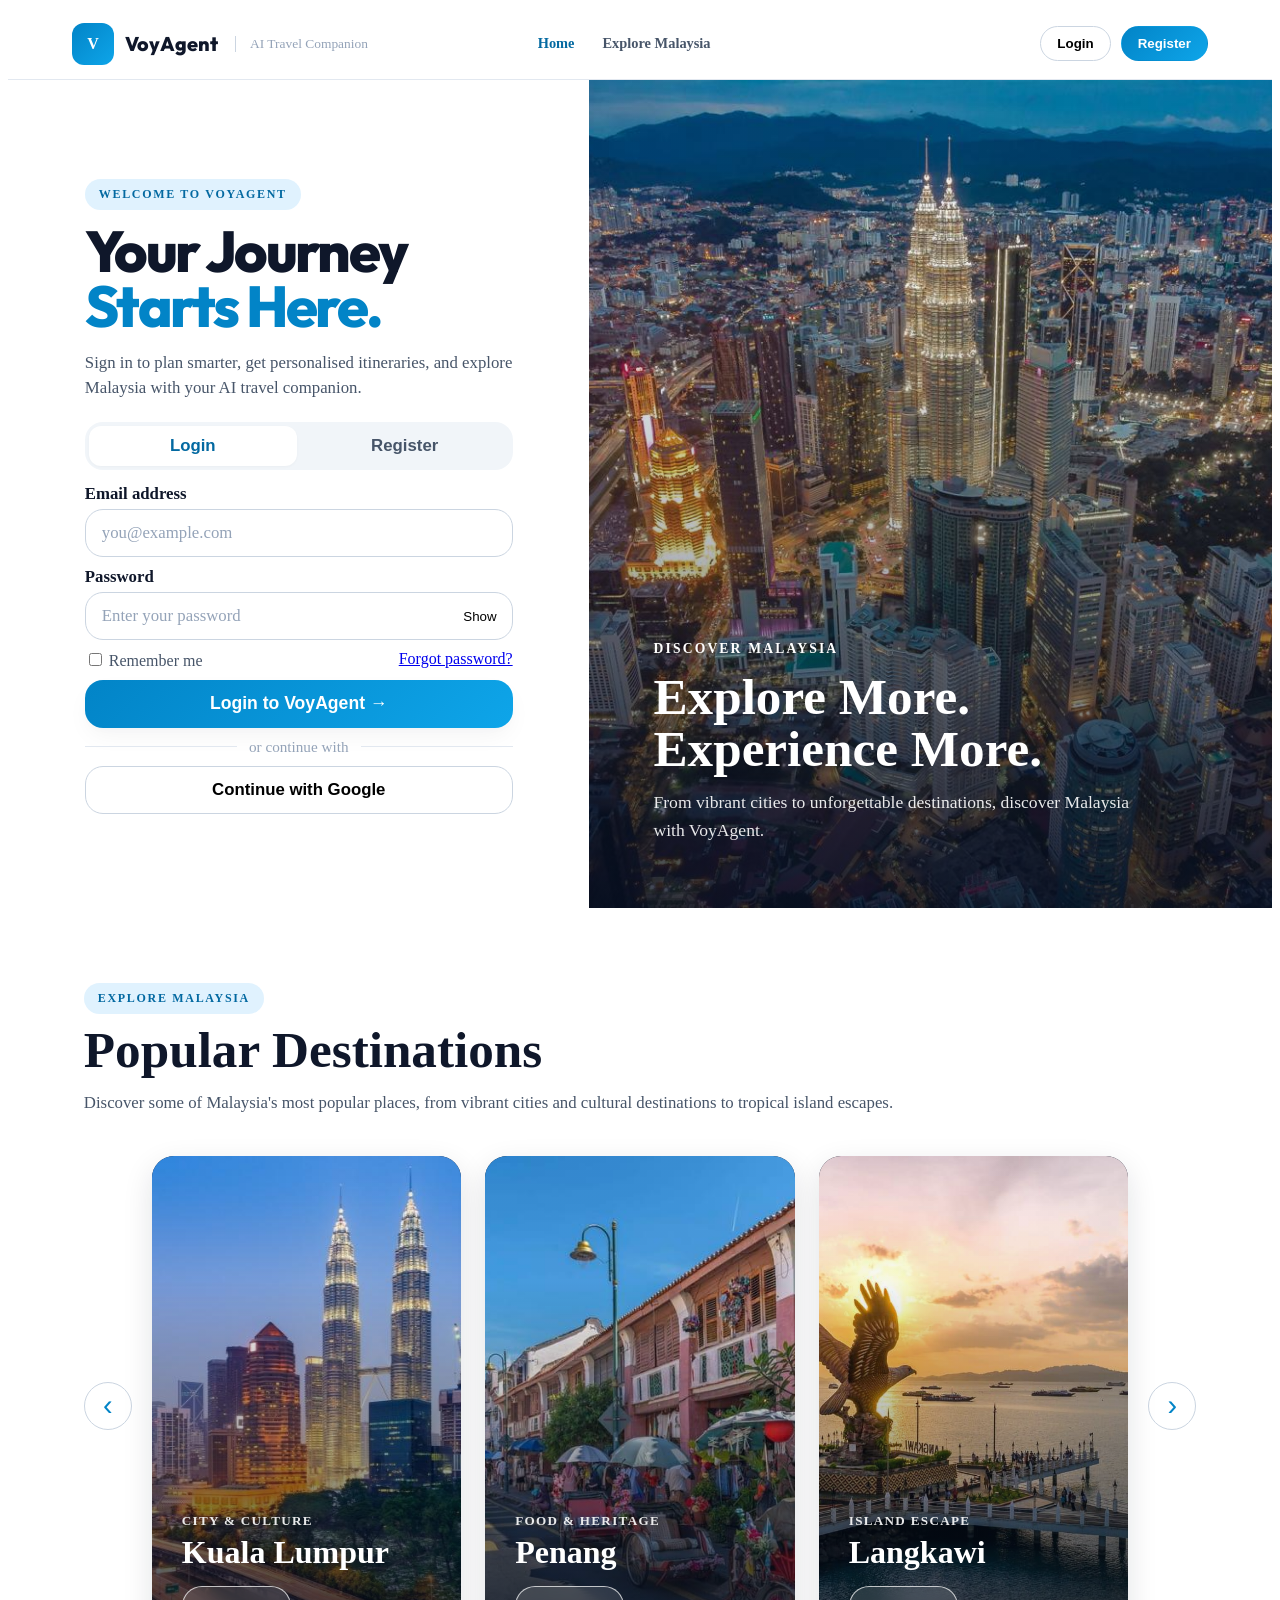
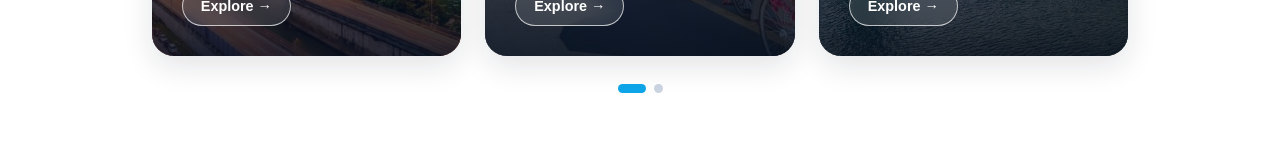
==== commit ce783580: "feat: improve landing page and trip planner UI" ====
--- a/landing.html
+++ b/landing.html
@@ -157,12 +157,7 @@
               id="google-login"
               type="button">
               Continue with Google
-            </button>
-
-
-            <div class="small-note">
-              Demo authentication only for the current prototype.
-            </div>
+          </button>
 
           </form>
 
@@ -245,25 +240,78 @@
       </section>
 
 
-      <!-- MALAYSIA SIDE -->
-      <section class="malaysia-side" id="malaysia">
-
-        <div class="malaysia-image-wrap">
-
+      <section class="malaysia-side malaysia-photo-side">
           <img
-            src="assets/malaysia-map.png"
-            alt="Malaysia travel destinations"
-            class="malaysia-map-image">
-
+            src="assets/kuala-lumpur.png"
+            alt="Aerial view of Kuala Lumpur"
+            class="malaysia-hero-photo"
+          >
+
+          <div class="malaysia-photo-overlay">
+            <div class="photo-content">
+              <span class="photo-eyebrow">DISCOVER MALAYSIA</span>
+
+              <h2>Explore More.<br>Experience More.</h2>
+
+              <p>
+                From vibrant cities to unforgettable destinations,
+                discover Malaysia with VoyAgent.
+              </p>
+            </div>
+          </div>
+        </section>
+
+    </main>
+
+    
+
+    <!-- POPULAR DESTINATIONS -->
+    <section class="destinations-section" id="malaysia">
+
+      <div class="destinations-header">
+        <div>
+          <div class="eyebrow">Explore Malaysia</div>
+          <h2>Popular Destinations</h2>
         </div>
 
-      </section>
-
-    </main>
+        <p>
+          Discover some of Malaysia's most popular places, from vibrant
+          cities and cultural destinations to tropical island escapes.
+        </p>
+      </div>
+
+      <div class="destinations-slider">
+
+        <button
+          class="destination-arrow"
+          id="destination-prev"
+          type="button"
+          aria-label="Previous destinations">
+          ‹
+        </button>
+
+        <div class="destinations-grid" id="destinations-grid">
+          <!-- JavaScript adds the destination cards here -->
+        </div>
+
+        <button
+          class="destination-arrow"
+          id="destination-next"
+          type="button"
+          aria-label="Next destinations">
+          ›
+        </button>
+
+      </div>
+
+      <div class="destination-dots" id="destination-dots"></div>
+
+    </section>
 
   </div>
 
   <script src="js/auth.js"></script>
+  <script src="js/landing.js"></script>
 
 </body>
 </html>
--- a/css/public.css
+++ b/css/public.css
@@ -1114,3 +1114,159 @@
 }
 
 
+
+/* PLANNER TEXT READABILITY */
+
+.planner-heading .lead {
+  font-size: 1.25rem;
+  line-height: 1.65;
+}
+
+.form-grid .field label {
+  font-size: 1.05rem;
+  font-weight: 700;
+}
+
+.form-grid .control {
+  font-size: 1.05rem;
+}
+
+.form-grid select.control {
+  font-size: 1.05rem;
+}
+
+.form-grid input[type="date"] {
+  font-size: 1.05rem;
+}
+
+.budget-control .budget-prefix {
+  font-size: 1.05rem;
+  font-weight: 800;
+}
+
+.planner-submit {
+  font-size: 1.1rem;
+  font-weight: 800;
+}
+
+
+
+
+/* LOGIN / REGISTER TEXT READABILITY */
+
+.auth-side .lead {
+  font-size: 1.25rem;
+  line-height: 1.65;
+}
+
+.auth-panel .field label {
+  font-size: 1.05rem;
+  font-weight: 700;
+}
+
+.auth-panel .control {
+  font-size: 1.05rem;
+}
+
+.auth-row {
+  font-size: 1rem;
+}
+
+.auth-tab {
+  font-size: 1.05rem;
+  font-weight: 700;
+}
+
+.main-action {
+  font-size: 1.1rem;
+  font-weight: 800;
+}
+
+.secondary-action {
+  font-size: 1.05rem;
+}
+
+.divider {
+  font-size: 0.95rem;
+}
+
+.small-note {
+  font-size: 0.95rem;
+}
+
+.public-nav {
+  transform: translateX(-80px);
+}
+
+
+.planner-nav {
+  transform: translateX(-120px);
+}
+
+/* PLANNER RIGHT-SIDE PHOTO */
+
+.planner-photo-side {
+  position: relative;
+  overflow: hidden;
+  min-height: calc(100vh - 72px);
+  background: #081426;
+}
+
+.planner-hero-photo {
+  width: 100%;
+  height: 100%;
+  min-height: calc(100vh - 72px);
+  display: block;
+  object-fit: cover;
+  object-position: center;
+}
+
+.planner-photo-overlay {
+  position: absolute;
+  inset: 0;
+
+  display: flex;
+  align-items: flex-end;
+
+  padding: 60px;
+
+  background: linear-gradient(
+    to top,
+    rgba(4, 15, 35, 0.82) 0%,
+    rgba(4, 15, 35, 0.30) 45%,
+    rgba(4, 15, 35, 0.05) 75%
+  );
+}
+
+.planner-photo-content {
+  max-width: 600px;
+  color: white;
+}
+
+.planner-photo-content span {
+  display: block;
+  margin-bottom: 14px;
+
+  font-size: 0.85rem;
+  font-weight: 800;
+  letter-spacing: 0.16em;
+}
+
+.planner-photo-content h2 {
+  margin: 0 0 16px;
+
+  color: white;
+
+  font-size: clamp(2.8rem, 4vw, 4.5rem);
+  line-height: 1;
+}
+
+.planner-photo-content p {
+  max-width: 520px;
+  margin: 0;
+
+  color: rgba(255, 255, 255, 0.9);
+
+  font-size: 1.05rem;
+  line-height: 1.6;
+}
--- a/css/auth.css
+++ b/css/auth.css
@@ -529,3 +529,382 @@
     display: none;
   }
 }
+
+
+
+/* MALAYSIA LOGIN HERO PHOTO */
+
+.malaysia-photo-side {
+  position: relative;
+  overflow: hidden;
+  min-height: calc(100vh - 72px);
+  padding: 0;
+  background: #081426;
+}
+
+.malaysia-hero-photo {
+  width: 100%;
+  height: 100%;
+  min-height: calc(100vh - 72px);
+  display: block;
+  object-fit: cover;
+  object-position: center;
+}
+
+.malaysia-photo-overlay {
+  position: absolute;
+  inset: 0;
+  display: flex;
+  align-items: flex-end;
+  padding: 64px;
+  background: linear-gradient(
+    to top,
+    rgba(4, 15, 35, 0.78) 0%,
+    rgba(4, 15, 35, 0.28) 45%,
+    rgba(4, 15, 35, 0.05) 75%
+  );
+}
+
+.photo-content {
+  max-width: 560px;
+  color: white;
+}
+
+.photo-eyebrow {
+  display: inline-block;
+  margin-bottom: 14px;
+  font-size: 0.85rem;
+  font-weight: 800;
+  letter-spacing: 0.16em;
+}
+
+.photo-content h2 {
+  margin: 0 0 14px;
+  color: white;
+  font-size: clamp(2.5rem, 4vw, 4.5rem);
+  line-height: 1;
+}
+
+.photo-content p {
+  margin: 0;
+  max-width: 500px;
+  color: rgba(255, 255, 255, 0.9);
+  font-size: 1.1rem;
+  line-height: 1.6;
+}
+
+/* KEEP LOGIN PAGE INSIDE ONE SCREEN */
+
+.auth-side {
+  padding-top: 35px;
+  padding-bottom: 30px;
+}
+
+.auth-card {
+  width: min(100%, 600px);
+}
+
+.auth-card .eyebrow {
+  margin-bottom: 14px;
+}
+
+.auth-card h1 {
+  font-size: clamp(3rem, 4.5vw, 4.8rem);
+  line-height: 0.95;
+  margin-bottom: 16px;
+}
+
+.auth-side .lead {
+  font-size: 1.05rem;
+  line-height: 1.5;
+  margin-bottom: 22px;
+}
+
+.auth-tabs {
+  margin-bottom: 14px;
+}
+
+.auth-panel {
+  gap: 10px;
+}
+
+.auth-panel .field {
+  gap: 5px;
+}
+
+.auth-panel .control {
+  min-height: 48px;
+  height: 48px;
+}
+
+.auth-row {
+  margin: 0;
+}
+
+.main-action {
+  min-height: 48px;
+  height: 48px;
+}
+
+.secondary-action {
+  min-height: 48px;
+  height: 48px;
+}
+
+.divider {
+  margin: 0;
+}
+
+
+
+
+/* =========================================================
+   POPULAR DESTINATIONS
+   ========================================================= */
+
+.destinations-section {
+  padding: 75px 6% 65px;
+  background: #ffffff;
+}
+
+.destinations-header {
+  max-width: 1320px;
+  margin: 0 auto 38px;
+}
+
+.destinations-header .eyebrow {
+  margin-bottom: 10px;
+}
+
+.destinations-header h2 {
+  margin: 0 0 14px;
+  font-size: clamp(2.5rem, 4vw, 4rem);
+  line-height: 1;
+  color: var(--text-primary);
+}
+
+.destinations-header p {
+  max-width: 850px;
+  margin: 0;
+  color: var(--text-secondary);
+  font-size: 1.05rem;
+  line-height: 1.7;
+}
+
+
+/* SLIDER */
+
+.destinations-slider {
+  max-width: 1420px;
+  margin: 0 auto;
+  display: flex;
+  align-items: center;
+  gap: 20px;
+}
+
+.destinations-grid {
+  flex: 1;
+  display: grid;
+  grid-template-columns: repeat(3, 1fr);
+  gap: 24px;
+}
+
+
+/* PHOTO CARD */
+
+.destination-photo-card {
+  position: relative;
+  height: 500px;
+  overflow: hidden;
+  border-radius: 22px;
+  background: #0f172a;
+  box-shadow: 0 10px 30px rgba(15, 23, 42, 0.12);
+}
+
+.destination-photo {
+  width: 100%;
+  height: 100%;
+  display: block;
+  object-fit: cover;
+  transition: transform 0.5s ease;
+}
+
+.destination-photo-card:hover .destination-photo {
+  transform: scale(1.04);
+}
+
+
+/* DARK GRADIENT */
+
+.destination-overlay {
+  position: absolute;
+  inset: 0;
+
+  display: flex;
+  align-items: flex-end;
+
+  padding: 30px;
+
+  background: linear-gradient(
+    to top,
+    rgba(5, 15, 30, 0.85) 0%,
+    rgba(5, 15, 30, 0.30) 45%,
+    rgba(5, 15, 30, 0.03) 75%
+  );
+}
+
+
+/* CARD TEXT */
+
+.destination-card-text {
+  color: white;
+}
+
+.destination-card-text span {
+  display: block;
+  margin-bottom: 7px;
+
+  color: rgba(255, 255, 255, 0.9);
+
+  font-size: 0.82rem;
+  font-weight: 700;
+  letter-spacing: 0.1em;
+  text-transform: uppercase;
+}
+
+.destination-card-text h3 {
+  margin: 0 0 18px;
+
+  color: white;
+
+  font-size: clamp(1.8rem, 2.5vw, 2.7rem);
+  line-height: 1;
+  font-weight: 800;
+}
+
+
+/* EXPLORE BUTTON */
+
+.destination-explore {
+  padding: 11px 18px;
+
+  border: 1px solid rgba(255, 255, 255, 0.7);
+  border-radius: 999px;
+
+  background: rgba(255, 255, 255, 0.12);
+  color: white;
+
+  font-size: 0.9rem;
+  font-weight: 700;
+
+  cursor: pointer;
+  backdrop-filter: blur(8px);
+
+  transition: 0.2s ease;
+}
+
+.destination-explore:hover {
+  background: white;
+  color: #0f172a;
+}
+
+
+/* LEFT AND RIGHT ARROWS */
+
+.destination-arrow {
+  flex: 0 0 48px;
+
+  width: 48px;
+  height: 48px;
+
+  border: 1px solid var(--border-medium);
+  border-radius: 50%;
+
+  background: white;
+  color: var(--primary-600);
+
+  font-size: 1.8rem;
+
+  cursor: pointer;
+
+  transition: 0.2s ease;
+}
+
+.destination-arrow:hover {
+  background: var(--primary-50);
+}
+
+
+/* DOTS */
+
+.destination-dots {
+  display: flex;
+  justify-content: center;
+  gap: 8px;
+
+  margin-top: 28px;
+}
+
+.destination-dot {
+  width: 9px;
+  height: 9px;
+
+  padding: 0;
+  border: 0;
+  border-radius: 50%;
+
+  background: #cbd5e1;
+
+  cursor: pointer;
+
+  transition: 0.2s ease;
+}
+
+.destination-dot.active {
+  width: 28px;
+
+  border-radius: 999px;
+
+  background: var(--primary-500);
+}
+
+
+/* MOBILE */
+
+@media (max-width: 900px) {
+
+  .destinations-grid {
+    grid-template-columns: 1fr;
+  }
+
+  .destination-photo-card {
+    height: 430px;
+  }
+}
+
+@media (max-width: 600px) {
+
+  .destinations-section {
+    padding: 55px 20px;
+  }
+
+  .destinations-slider {
+    gap: 10px;
+  }
+
+  .destination-arrow {
+    width: 42px;
+    height: 42px;
+    flex-basis: 42px;
+  }
+
+  .destination-photo-card {
+    height: 380px;
+  }
+
+  .destination-overlay {
+    padding: 22px;
+  }
+}
+
+
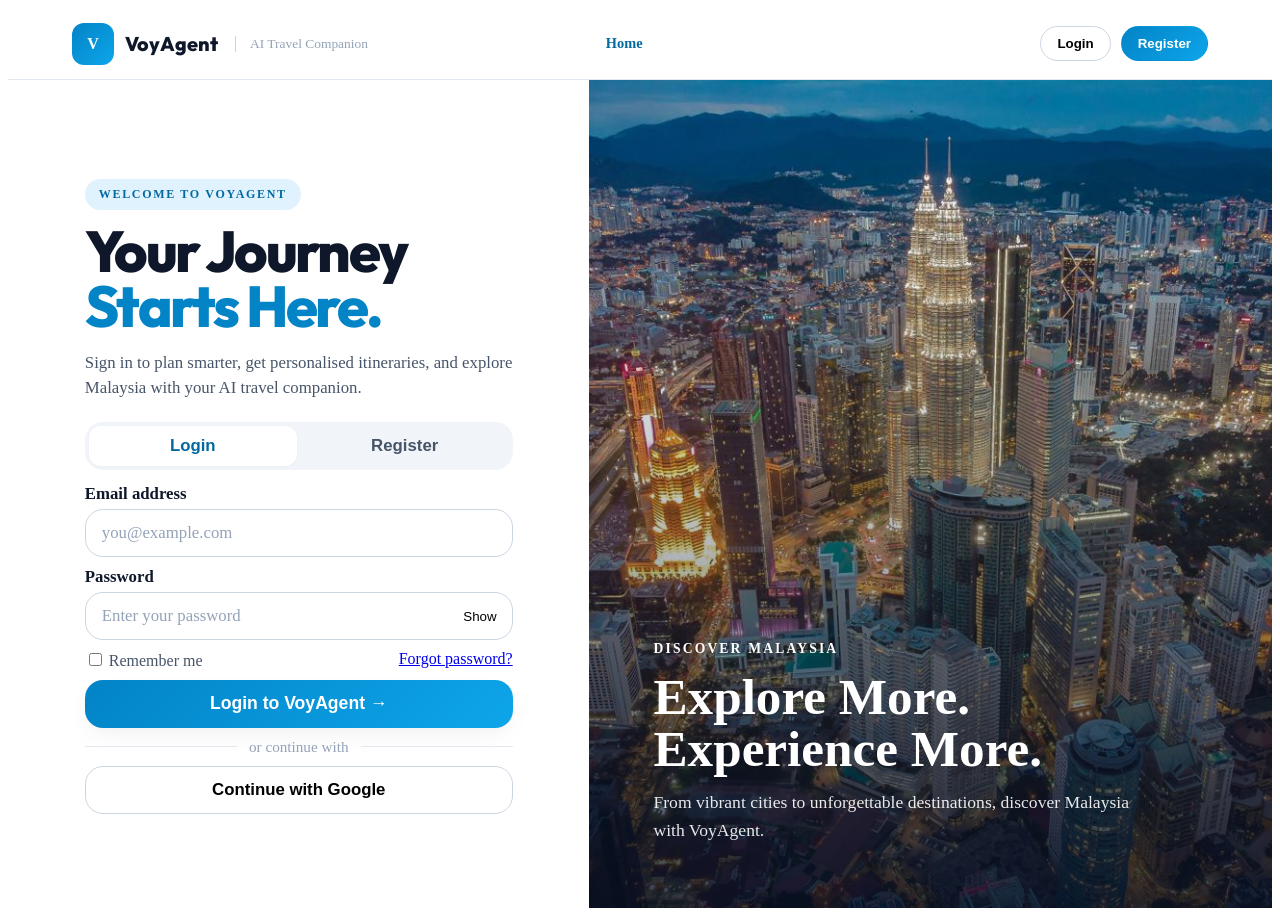
==== commit 2578ef46: "feat: move popular destinations to trip planner" ====
--- a/landing.html
+++ b/landing.html
@@ -28,13 +28,12 @@
 
       <nav class="public-nav">
         <a class="active" href="landing.html">Home</a>
-        <a href="#malaysia">Explore Malaysia</a>
       </nav>
 
       <div class="header-user">
         <button class="pill-button" type="button" data-switch="login">
           Login
-        </button>
+      </button>
 
         <button class="pill-button primary" type="button" data-switch="register">
           Register
@@ -263,55 +262,9 @@
 
     </main>
 
-    
-
-    <!-- POPULAR DESTINATIONS -->
-    <section class="destinations-section" id="malaysia">
-
-      <div class="destinations-header">
-        <div>
-          <div class="eyebrow">Explore Malaysia</div>
-          <h2>Popular Destinations</h2>
-        </div>
-
-        <p>
-          Discover some of Malaysia's most popular places, from vibrant
-          cities and cultural destinations to tropical island escapes.
-        </p>
-      </div>
-
-      <div class="destinations-slider">
-
-        <button
-          class="destination-arrow"
-          id="destination-prev"
-          type="button"
-          aria-label="Previous destinations">
-          ‹
-        </button>
-
-        <div class="destinations-grid" id="destinations-grid">
-          <!-- JavaScript adds the destination cards here -->
-        </div>
-
-        <button
-          class="destination-arrow"
-          id="destination-next"
-          type="button"
-          aria-label="Next destinations">
-          ›
-        </button>
-
-      </div>
-
-      <div class="destination-dots" id="destination-dots"></div>
-
-    </section>
-
   </div>
 
   <script src="js/auth.js"></script>
-  <script src="js/landing.js"></script>
 
 </body>
 </html>
--- a/css/auth.css
+++ b/css/auth.css
@@ -908,3 +908,296 @@
 }
 
 
+
+/* =========================================================
+   DESTINATION POPUP MODAL
+   ========================================================= */
+
+.destination-modal {
+  position: fixed;
+  inset: 0;
+  z-index: 9999;
+
+  display: none;
+  align-items: center;
+  justify-content: center;
+
+  padding: 30px;
+}
+
+
+/* SHOW MODAL */
+
+.destination-modal.active {
+  display: flex;
+}
+
+
+/* DARK BACKGROUND */
+
+.destination-modal-backdrop {
+  position: absolute;
+  inset: 0;
+
+  background: rgba(5, 15, 30, 0.72);
+
+  backdrop-filter: blur(3px);
+}
+
+
+/* WHITE POPUP */
+
+.destination-modal-box {
+  position: relative;
+  z-index: 1;
+
+  width: min(950px, 92vw);
+  max-height: 85vh;
+
+  display: grid;
+  grid-template-columns: 45% 55%;
+
+  overflow: hidden;
+
+  background: #ffffff;
+
+  border-radius: 20px;
+
+  box-shadow:
+    0 30px 80px rgba(0, 0, 0, 0.35);
+}
+
+
+/* =========================
+   CLOSE BUTTON
+   ========================= */
+
+.destination-modal-close {
+  position: absolute;
+
+  top: 18px;
+  right: 18px;
+
+  z-index: 10;
+
+  width: 42px;
+  height: 42px;
+
+  display: flex;
+  align-items: center;
+  justify-content: center;
+
+  border: none;
+  border-radius: 50%;
+
+  background: rgba(255, 255, 255, 0.95);
+
+  color: #0f172a;
+
+  font-size: 1.7rem;
+  font-weight: 400;
+
+  cursor: pointer;
+
+  box-shadow: 0 3px 12px rgba(0, 0, 0, 0.12);
+
+  transition: 0.2s ease;
+}
+
+
+.destination-modal-close:hover {
+  transform: scale(1.06);
+
+  background: #ffffff;
+}
+
+
+/* =========================
+   LEFT IMAGE
+   ========================= */
+
+.destination-modal-image-side {
+  min-height: 520px;
+
+  background: #e2e8f0;
+}
+
+
+.destination-modal-image-side img {
+  width: 100%;
+  height: 100%;
+
+  display: block;
+
+  object-fit: cover;
+}
+
+
+/* =========================
+   RIGHT CONTENT
+   ========================= */
+
+.destination-modal-info {
+  padding: 65px 55px 50px;
+
+  display: flex;
+  flex-direction: column;
+  justify-content: center;
+}
+
+
+/* DESTINATION CATEGORY */
+
+.destination-modal-type {
+  display: block;
+
+  margin-bottom: 10px;
+
+  color: var(--primary-600);
+
+  font-size: 0.78rem;
+  font-weight: 800;
+
+  letter-spacing: 0.12em;
+
+  text-transform: uppercase;
+}
+
+
+/* DESTINATION NAME */
+
+.destination-modal-info h2 {
+  margin: 0 0 20px;
+
+  color: var(--text-primary);
+
+  font-size: 3rem;
+  line-height: 1.05;
+
+  font-weight: 800;
+}
+
+
+/* DESCRIPTION */
+
+.destination-modal-description {
+  margin: 0 0 30px;
+
+  color: var(--text-secondary);
+
+  font-size: 1rem;
+  line-height: 1.7;
+}
+
+
+/* =========================
+   POPULAR ATTRACTIONS
+   ========================= */
+
+.destination-modal-attractions {
+  margin-bottom: 32px;
+}
+
+
+.destination-modal-attractions h3 {
+  margin: 0 0 14px;
+
+  color: var(--text-primary);
+
+  font-size: 1rem;
+  font-weight: 800;
+}
+
+
+.destination-modal-attractions ul {
+  margin: 0;
+
+  padding-left: 20px;
+
+  color: var(--text-secondary);
+
+  font-size: 0.95rem;
+  line-height: 1.9;
+}
+
+
+/* =========================
+   PLAN TRIP BUTTON
+   ========================= */
+
+.modal-plan-button {
+  align-self: flex-start;
+
+  padding: 13px 24px;
+
+  border: none;
+  border-radius: 999px;
+
+  background: var(--primary-500);
+
+  color: #ffffff;
+
+  font-family: inherit;
+  font-size: 0.95rem;
+  font-weight: 700;
+
+  cursor: pointer;
+
+  transition:
+    transform 0.2s ease,
+    box-shadow 0.2s ease;
+}
+
+
+.modal-plan-button:hover {
+  transform: translateY(-2px);
+
+  box-shadow:
+    0 8px 20px rgba(14, 165, 233, 0.25);
+}
+
+
+/* STOP PAGE FROM SCROLLING BEHIND POPUP */
+
+body.modal-open {
+  overflow: hidden;
+}
+
+
+/* =========================
+   MOBILE
+   ========================= */
+
+@media (max-width: 750px) {
+
+  .destination-modal {
+    padding: 18px;
+  }
+
+
+  .destination-modal-box {
+    width: 100%;
+
+    grid-template-columns: 1fr;
+
+    max-height: 90vh;
+
+    overflow-y: auto;
+  }
+
+
+  .destination-modal-image-side {
+    min-height: 250px;
+    height: 250px;
+  }
+
+
+  .destination-modal-info {
+    padding: 35px 28px;
+  }
+
+
+  .destination-modal-info h2 {
+    font-size: 2.3rem;
+  }
+}
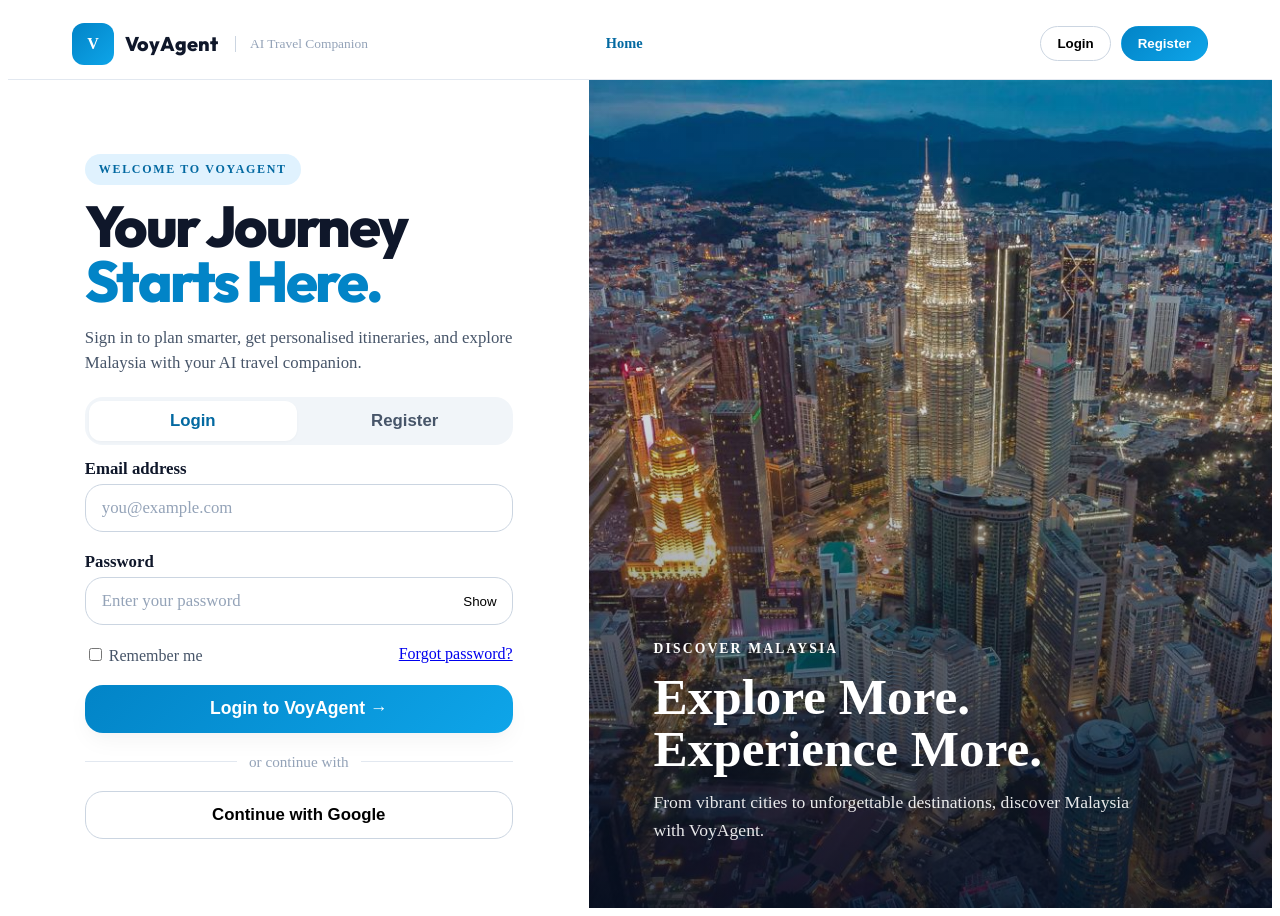
==== commit 3f240a0e: "feat: improve planner form and authentication UI" ====
--- a/landing.html
+++ b/landing.html
@@ -214,6 +214,35 @@
             </div>
 
 
+            <!-- CONFIRM PASSWORD -->
+            <div class="field">
+              <label for="register-confirm-password">Confirm password</label>
+
+              <div class="password-wrap">
+
+                <input
+                  id="register-confirm-password"
+                  class="control"
+                  type="password"
+                  placeholder="Re-enter your password"
+                  required>
+
+                <button
+                  class="eye-button"
+                  type="button"
+                  data-toggle-password="register-confirm-password">
+                  Show
+                </button>
+
+              </div>
+            
+              <p
+                id="password-error"
+                class="field-error">
+              </p>
+            </div>
+
+
             <button
               class="main-action"
               type="submit">
@@ -262,6 +291,59 @@
 
     </main>
 
+        <!-- PASSWORD ERROR POPUP -->
+    <div id="password-modal" class="password-modal">
+
+      <div class="password-modal-backdrop"></div>
+
+      <div class="password-modal-box">
+
+        <div class="password-modal-icon">!</div>
+
+        <h2>Passwords do not match</h2>
+
+        <p>
+          Please make sure your Create password and
+          Confirm password are the same.
+        </p>
+
+        <button
+          id="password-modal-ok"
+          type="button">
+          OK
+        </button>
+
+      </div>
+
+    </div>
+
+
+    <!-- ADD SUCCESS POPUP HERE -->
+    <div id="success-modal" class="success-modal">
+
+      <div class="success-modal-backdrop"></div>
+
+      <div class="success-modal-box">
+
+        <div class="success-modal-icon">✓</div>
+
+        <h2>Account created successfully!</h2>
+
+        <p>
+          Welcome to VoyAgent. Your account is ready.
+        </p>
+
+        <button
+          id="success-modal-continue"
+          type="button">
+          Start Planning →
+        </button>
+
+      </div>
+
+    </div>
+
+
   </div>
 
   <script src="js/auth.js"></script>
--- a/css/public.css
+++ b/css/public.css
@@ -610,7 +610,7 @@
 
 /* Final planner layout fixes */
 .planner-box {
-  width: min(100%, 680px);
+  width: min(100%,50px);
 }
 
 .form-grid {
@@ -1040,7 +1040,7 @@
 /* Tighter form */
 .form-grid {
   column-gap: 16px;
-  row-gap: 12px;
+  row-gap: 25px;
 }
 
 /* Labels closer to boxes */
@@ -1269,4 +1269,20 @@
 
   font-size: 1.05rem;
   line-height: 1.6;
+}
+
+
+/* Same width for all 6 small planner boxes */
+.form-grid .field:not(.full) > .control,
+.form-grid .field:not(.full) > .budget-control {
+  width: 80%;
+}
+
+/* Make destination box narrower */
+.form-grid .field.full .control {
+  width: 90%;
+}
+
+.form-grid .field:not(.full) .budget-control .control {
+  width: 100%;
 }
--- a/css/auth.css
+++ b/css/auth.css
@@ -625,7 +625,7 @@
 }
 
 .auth-panel {
-  gap: 10px;
+  gap: 20px;
 }
 
 .auth-panel .field {
@@ -1200,4 +1200,186 @@
   .destination-modal-info h2 {
     font-size: 2.3rem;
   }
+}
+
+
+
+
+/* Password error */
+.field-error {
+  margin: 8px 0 0;
+  color: #dc2626 !important;
+  font-size: 0.9rem;
+  font-weight: 600;
+}
+
+.control.input-error {
+  border-color: #dc2626 !important;
+}
+
+
+/* Password error popup */
+.password-modal {
+  position: fixed;
+  inset: 0;
+  z-index: 9999;
+
+  display: none;
+  align-items: center;
+  justify-content: center;
+}
+
+.password-modal.active {
+  display: flex;
+}
+
+.password-modal-backdrop {
+  position: absolute;
+  inset: 0;
+  background: rgba(15, 23, 42, 0.55);
+}
+
+.password-modal-box {
+  position: relative;
+  z-index: 1;
+
+  width: min(430px, 90%);
+  padding: 38px;
+
+  background: white;
+  border-radius: 22px;
+  text-align: center;
+
+  box-shadow: 0 25px 70px rgba(0, 0, 0, 0.25);
+}
+
+.password-modal-icon {
+  width: 64px;
+  height: 64px;
+  margin: 0 auto 20px;
+
+  display: flex;
+  align-items: center;
+  justify-content: center;
+
+  border-radius: 50%;
+  background: #fee2e2;
+  color: #dc2626;
+
+  font-size: 2rem;
+  font-weight: 800;
+}
+
+.password-modal-box h2 {
+  margin: 0 0 12px;
+  color: #0f172a;
+}
+
+.password-modal-box p {
+  margin: 0 0 26px;
+  color: #64748b;
+  line-height: 1.6;
+}
+
+#password-modal-ok {
+  width: 100%;
+  padding: 13px;
+
+  border: none;
+  border-radius: 999px;
+
+  background: #0ea5e9;
+  color: white;
+
+  font-size: 1rem;
+  font-weight: 700;
+  cursor: pointer;
+}
+
+#password-modal-ok:hover {
+  background: #0284c7;
+}
+
+
+
+/* Registration success popup */
+.success-modal {
+  position: fixed;
+  inset: 0;
+  z-index: 9999;
+
+  display: none;
+  align-items: center;
+  justify-content: center;
+}
+
+.success-modal.active {
+  display: flex;
+}
+
+.success-modal-backdrop {
+  position: absolute;
+  inset: 0;
+  background: rgba(15, 23, 42, 0.55);
+}
+
+.success-modal-box {
+  position: relative;
+  z-index: 1;
+
+  width: min(430px, 90%);
+  padding: 38px;
+
+  background: white;
+  border-radius: 22px;
+  text-align: center;
+
+  box-shadow: 0 25px 70px rgba(0, 0, 0, 0.25);
+}
+
+.success-modal-icon {
+  width: 64px;
+  height: 64px;
+  margin: 0 auto 20px;
+
+  display: flex;
+  align-items: center;
+  justify-content: center;
+
+  border-radius: 50%;
+  background: #dcfce7;
+  color: #16a34a;
+
+  font-size: 2rem;
+  font-weight: 800;
+}
+
+.success-modal-box h2 {
+  margin: 0 0 12px;
+  color: #0f172a;
+}
+
+.success-modal-box p {
+  margin: 0 0 26px;
+  color: #64748b;
+  line-height: 1.6;
+}
+
+#success-modal-continue {
+  width: 100%;
+  padding: 13px;
+
+  border: none;
+  border-radius: 999px;
+
+  background: #0ea5e9;
+  color: white;
+
+  font-size: 1rem;
+  font-weight: 700;
+  cursor: pointer;
+}
+
+#success-modal-continue:hover {
+  background: #0284c7;
 }
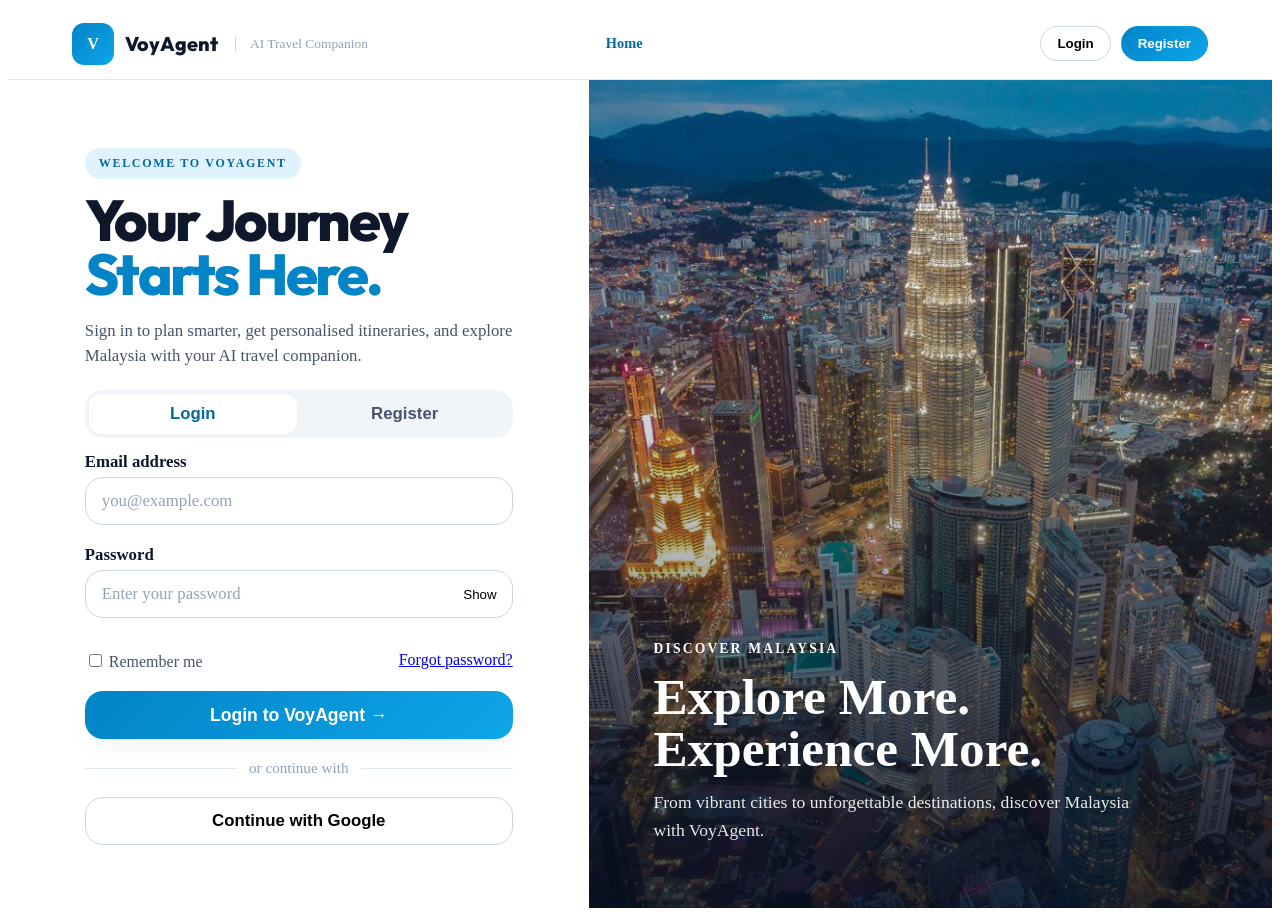
==== commit fe88ac87: "feat: improve login and registration validation" ====
--- a/landing.html
+++ b/landing.html
@@ -122,6 +122,11 @@
                 </button>
 
               </div>
+
+              <p
+                id="login-password-error"
+                class="field-error">
+              </p>
             </div>
 
 
@@ -343,8 +348,86 @@
 
     </div>
 
-
-  </div>
+    <!-- ACCOUNT NOT FOUND POPUP -->
+    <div id="account-modal" class="account-modal">
+
+      <div class="account-modal-backdrop"></div>
+
+      <div class="account-modal-box">
+
+        <div class="account-modal-icon">!</div>
+
+        <h2>Account not found</h2>
+
+        <p>
+          You don't have an account yet.
+          Please create one to continue.
+        </p>
+
+        <button
+          id="account-modal-register"
+          type="button">
+          Create Account →
+        </button>
+
+      </div>
+
+    </div>
+
+    <!-- INCORRECT PASSWORD POPUP -->
+    <div id="login-password-modal" class="login-password-modal">
+
+      <div class="login-password-modal-backdrop"></div>
+
+      <div class="login-password-modal-box">
+
+        <div class="login-password-modal-icon">!</div>
+
+        <h2>Incorrect password</h2>
+
+        <p>
+          The password you entered is incorrect.
+          Please try again.
+        </p>
+
+        <button
+          id="login-password-modal-try"
+          type="button">
+          Try Again
+        </button>
+
+      </div>
+
+    </div>
+
+
+    <!-- LOGIN SUCCESS POPUP -->
+    <div id="login-success-modal" class="login-success-modal">
+
+      <div class="login-success-modal-backdrop"></div>
+
+      <div class="login-success-modal-box">
+
+        <div class="login-success-modal-icon">✓</div>
+
+        <h2>Login successful!</h2>
+
+        <p>
+          Welcome back to VoyAgent.
+          You're ready to continue planning your journey.
+        </p>
+
+        <button
+          id="login-success-continue"
+          type="button">
+          Proceed to Planner →
+        </button>
+
+      </div>
+
+    </div>
+
+      </div>
 
   <script src="js/auth.js"></script>
 
--- a/css/auth.css
+++ b/css/auth.css
@@ -1382,4 +1382,190 @@
 
 #success-modal-continue:hover {
   background: #0284c7;
+}
+
+
+/* =========================
+   ACCOUNT NOT FOUND POPUP
+========================= */
+
+.account-modal {
+  position: fixed;
+  inset: 0;
+  z-index: 9999;
+
+  display: none;
+  align-items: center;
+  justify-content: center;
+}
+
+.account-modal.active {
+  display: flex;
+}
+
+.account-modal-backdrop {
+  position: absolute;
+  inset: 0;
+  background: rgba(15, 23, 42, 0.55);
+}
+
+.account-modal-box {
+  position: relative;
+  z-index: 1;
+
+  width: min(90%, 420px);
+  padding: 32px;
+
+  background: white;
+  border-radius: 24px;
+
+  text-align: center;
+}
+
+.account-modal-icon {
+  width: 56px;
+  height: 56px;
+  margin: 0 auto 18px;
+
+  display: flex;
+  align-items: center;
+  justify-content: center;
+
+  border-radius: 50%;
+
+  background: #e0f2fe;
+  color: #0284c7;
+
+  font-size: 28px;
+  font-weight: 700;
+}
+
+.account-modal-box h2 {
+  margin: 0 0 12px;
+}
+
+.account-modal-box p {
+  margin: 0 0 24px;
+  line-height: 1.6;
+}
+
+#account-modal-register {
+  width: 100%;
+  min-height: 48px;
+
+  border: 0;
+  border-radius: 14px;
+
+  background: #0ea5e9;
+  color: white;
+
+  font-size: 1rem;
+  font-weight: 700;
+
+  cursor: pointer;
+}
+
+
+/* =========================
+   LOGIN RESULT POPUPS
+========================= */
+
+.login-password-modal,
+.login-success-modal {
+  position: fixed;
+  inset: 0;
+  z-index: 9999;
+
+  display: none;
+  align-items: center;
+  justify-content: center;
+}
+
+.login-password-modal.active,
+.login-success-modal.active {
+  display: flex;
+}
+
+.login-password-modal-backdrop,
+.login-success-modal-backdrop {
+  position: absolute;
+  inset: 0;
+  background: rgba(15, 23, 42, 0.55);
+}
+
+.login-password-modal-box,
+.login-success-modal-box {
+  position: relative;
+  z-index: 1;
+
+  width: min(430px, 90%);
+  padding: 38px;
+
+  background: white;
+  border-radius: 22px;
+  text-align: center;
+
+  box-shadow: 0 25px 70px rgba(0, 0, 0, 0.25);
+}
+
+.login-password-modal-icon,
+.login-success-modal-icon {
+  width: 64px;
+  height: 64px;
+  margin: 0 auto 20px;
+
+  display: flex;
+  align-items: center;
+  justify-content: center;
+
+  border-radius: 50%;
+
+  font-size: 2rem;
+  font-weight: 800;
+}
+
+/* Wrong password = red */
+.login-password-modal-icon {
+  background: #fee2e2;
+  color: #dc2626;
+}
+
+/* Successful login = green */
+.login-success-modal-icon {
+  background: #dcfce7;
+  color: #16a34a;
+}
+
+.login-password-modal-box h2,
+.login-success-modal-box h2 {
+  margin: 0 0 12px;
+  color: #0f172a;
+}
+
+.login-password-modal-box p,
+.login-success-modal-box p {
+  margin: 0 0 26px;
+  color: #64748b;
+  line-height: 1.6;
+}
+
+#login-password-modal-try,
+#login-success-continue {
+  width: 100%;
+  padding: 13px;
+
+  border: none;
+  border-radius: 999px;
+
+  background: #0ea5e9;
+  color: white;
+
+  font-size: 1rem;
+  font-weight: 700;
+  cursor: pointer;
+}
+
+#login-password-modal-try:hover,
+#login-success-continue:hover {
+  background: #0284c7;
 }
